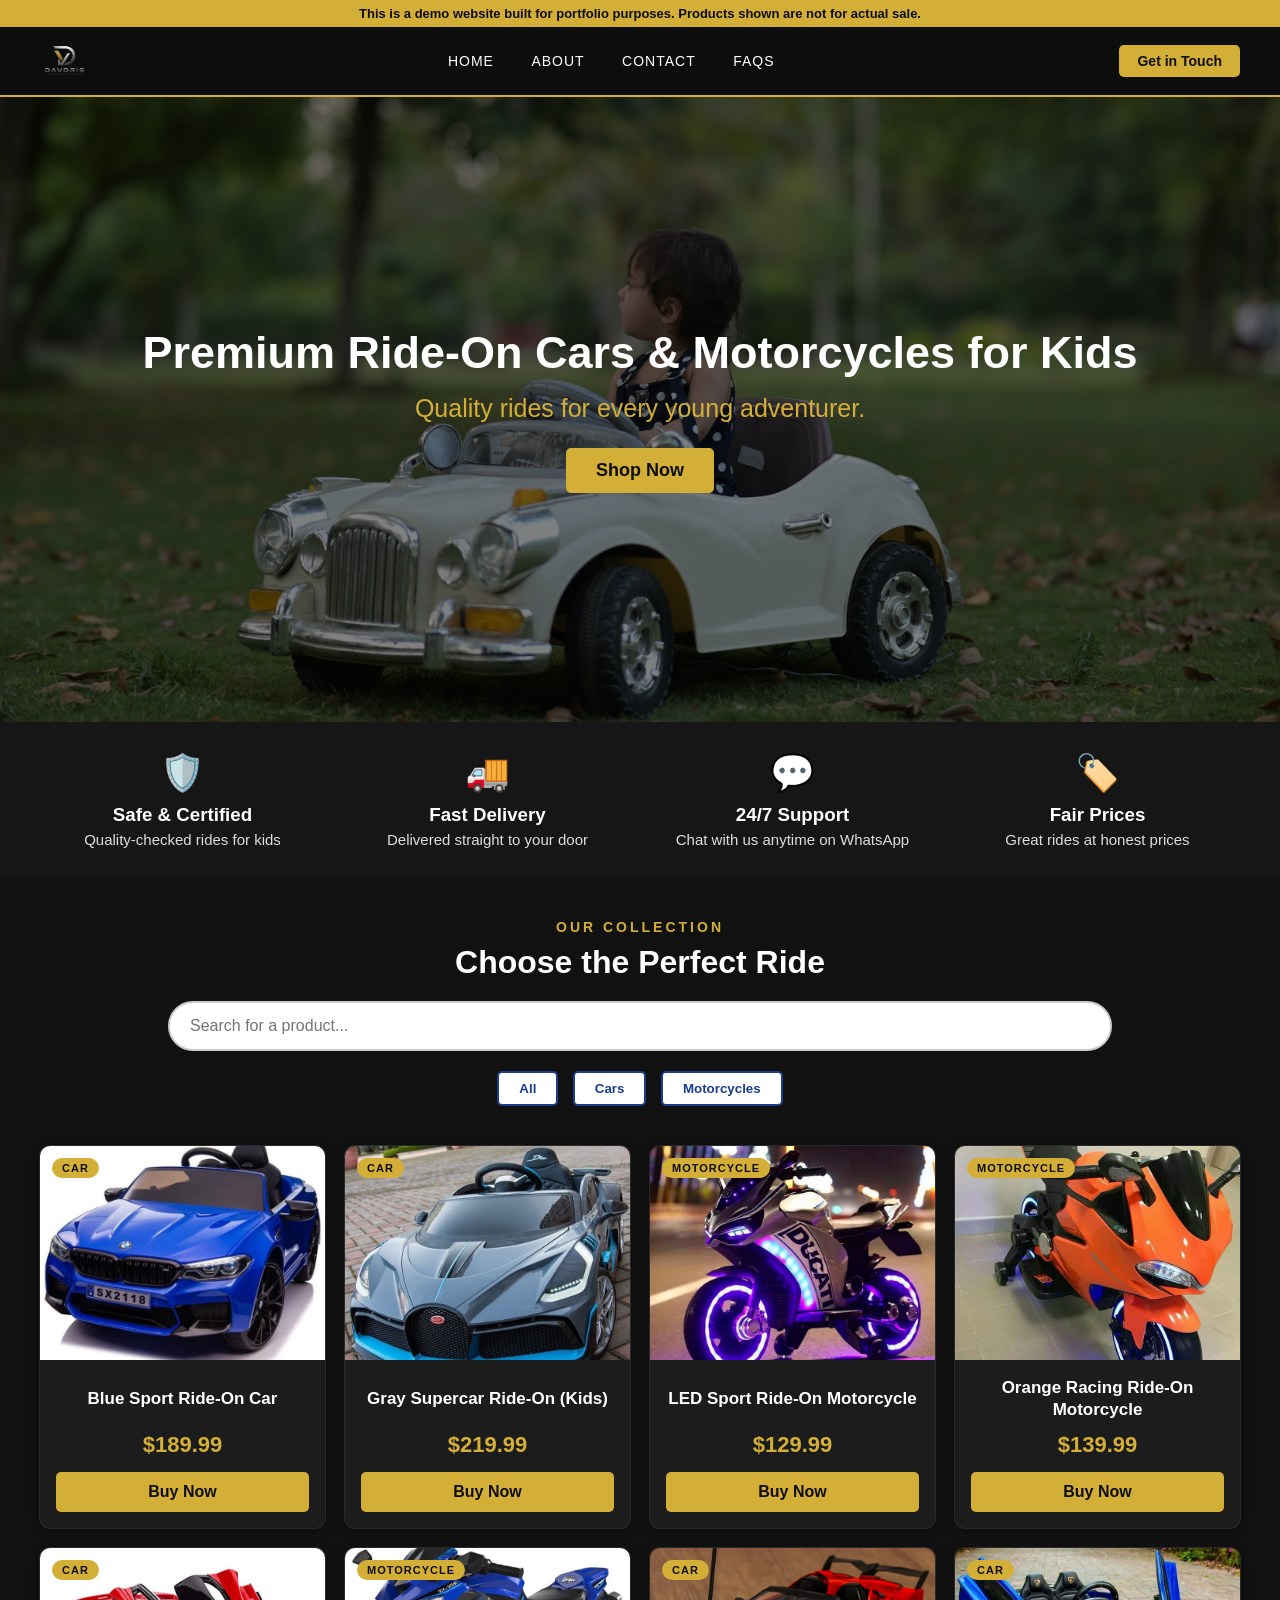
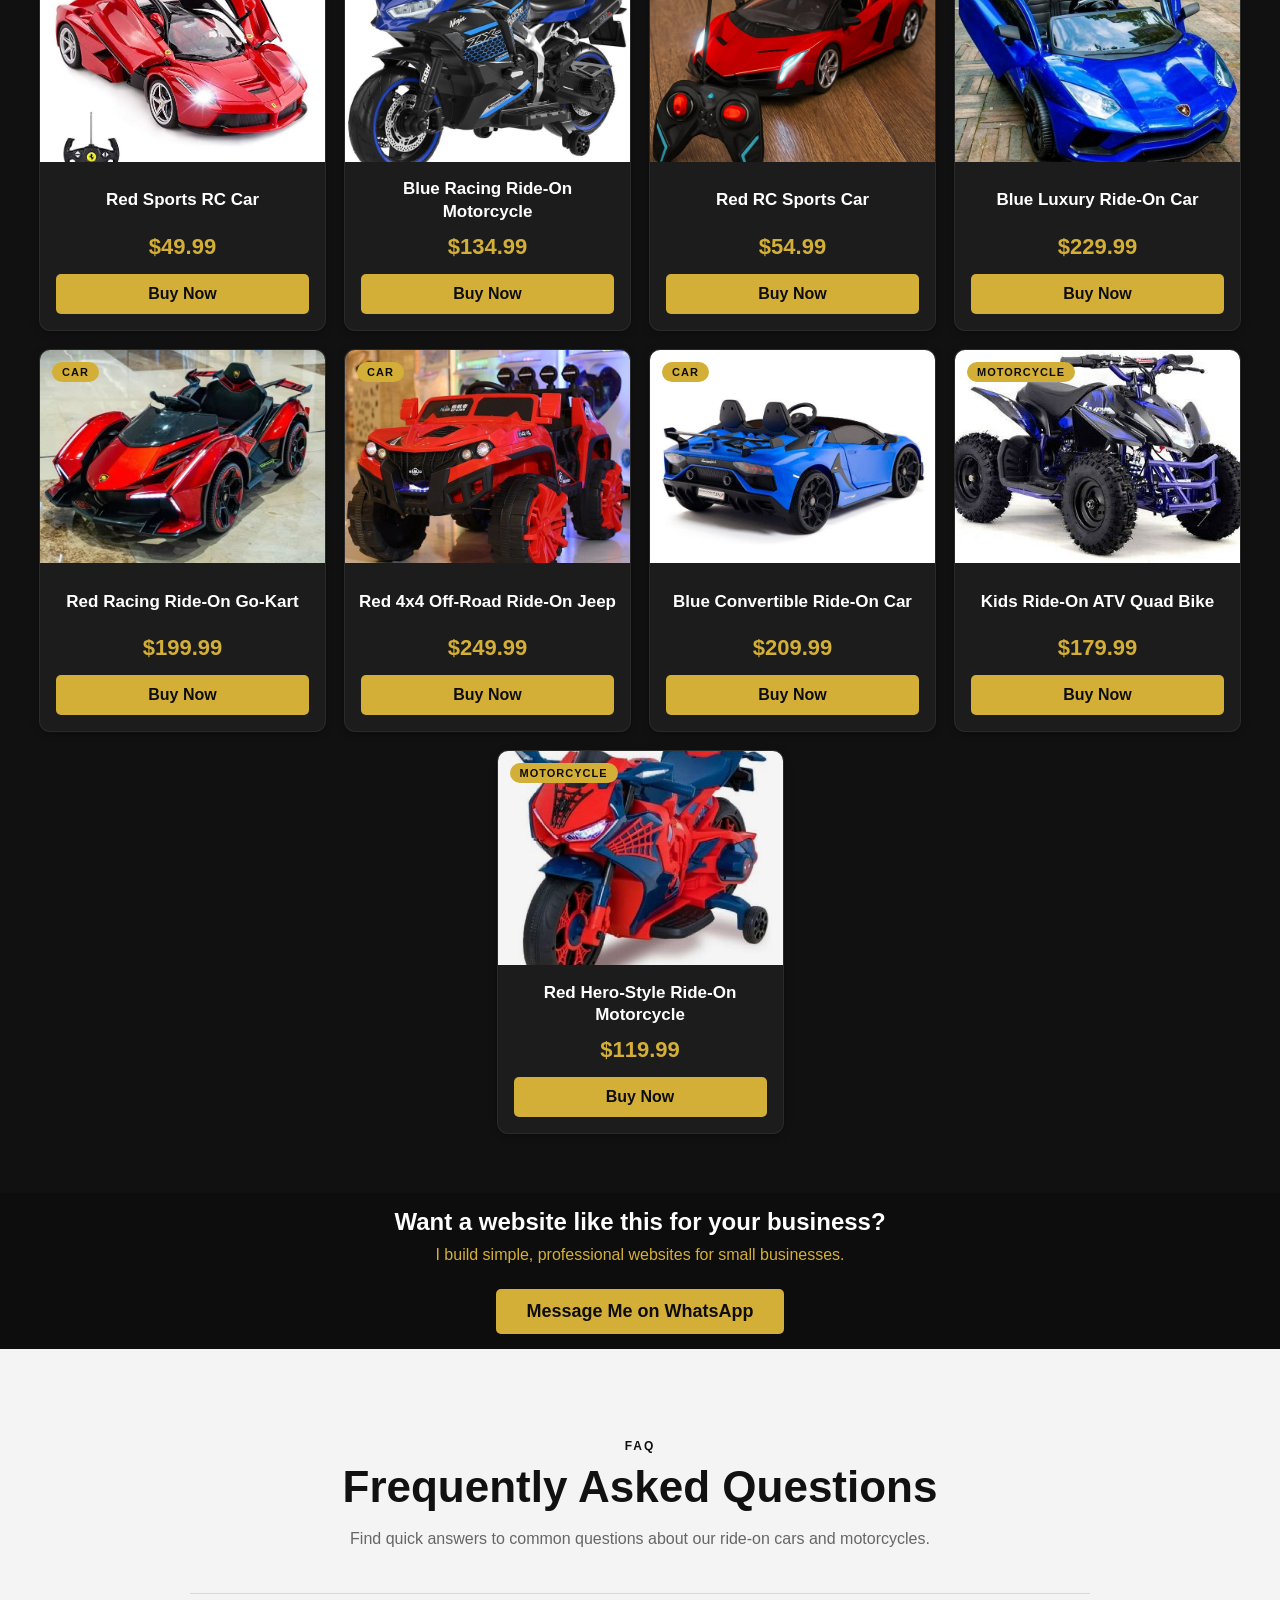
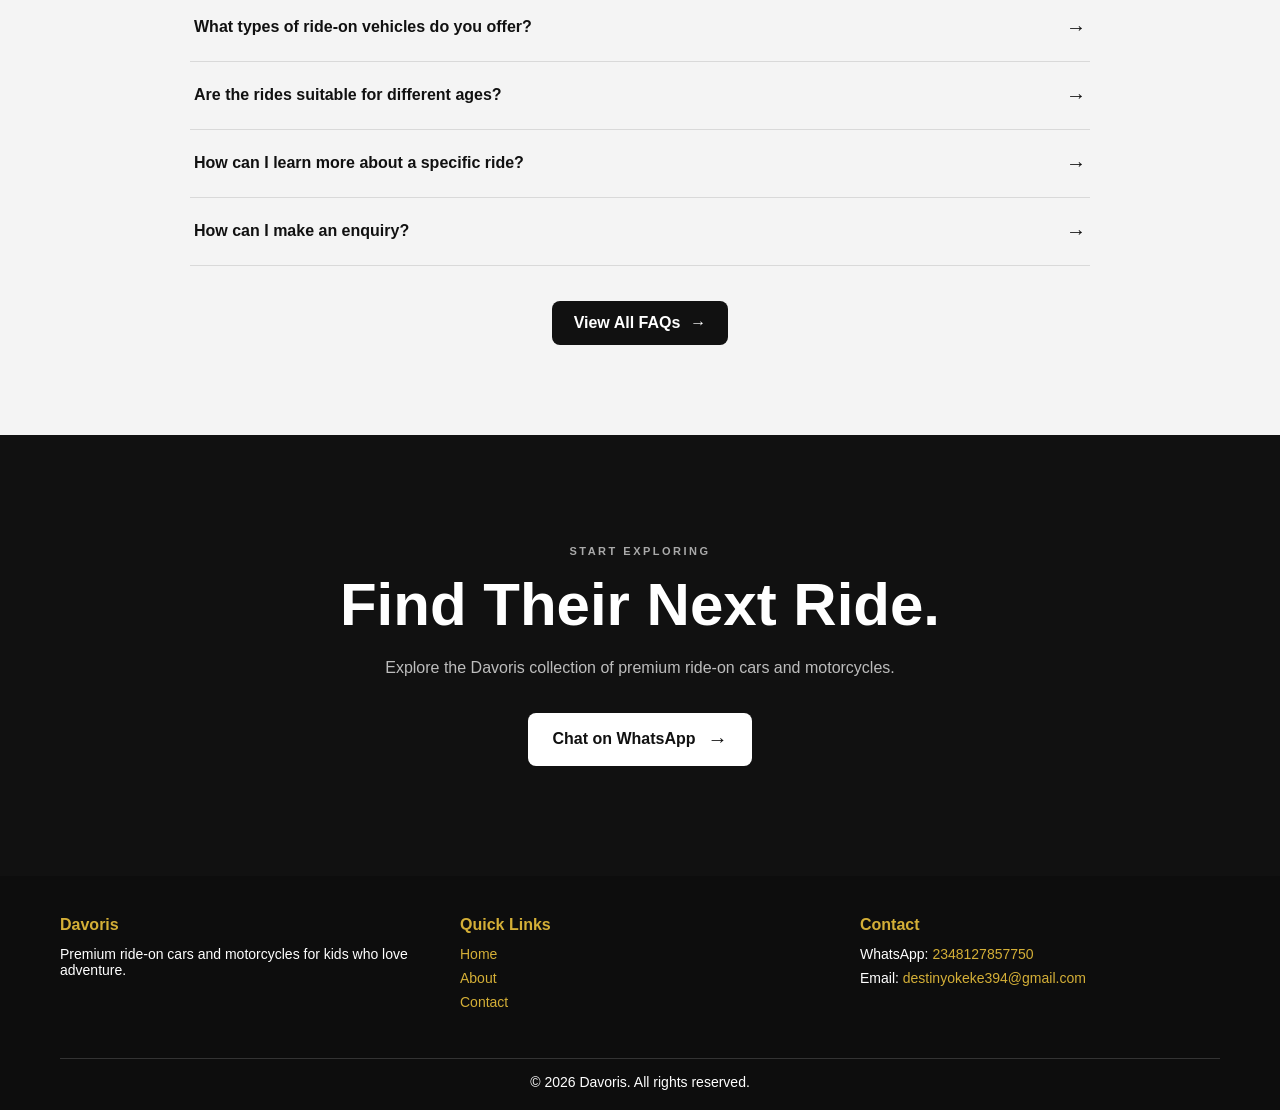
==== index.html @ 163d3dc0 "Add files via upload Add FAQ page and phone layout" ====
<!DOCTYPE html>
<html lang="en">
<head>
<meta charset="UTF-8">
<meta name="viewport" content="width=device-width, initial-scale=1.0">
<link rel="stylesheet" href="style.css">
<title>Davoris - Premium Ride-On Cars &amp; Motorcycles</title>
<meta name="description" content="Davoris - Premium ride-on cars and motorcycles for kids. Quality rides at honest prices.">
<meta property="og:type" content="website">
<meta property="og:title" content="Davoris - Premium Ride-On Cars &amp; Motorcycles">
<meta property="og:description" content="Premium ride-on cars and motorcycles for kids. Quality rides at honest prices.">
<meta property="og:image" content="https://davoris663.github.io/davoris-website.com/images/logo.png">
<meta property="og:url" content="https://davoris663.github.io/davoris-website.com/">
</head>
<body>

<p class="demo-note">This is a demo website built for portfolio purposes. Products shown are not for actual sale.</p>

<nav>

<a href="index.html" class="nav-logo"><img src="images/logo.png" alt="Davoris logo"></a>
    <div class="nav-links">
        <a href="index.html">Home</a>
        <a href="about.html">About</a>
        <a href="contact.html">Contact</a>
        <a href="faq.html">FAQs</a>
    </div>
    <a href="contact.html" class="nav-btn">Get in Touch</a>
</nav>
<div class="hero">
<h2>Premium Ride-On Cars &amp; Motorcycles for Kids</h2>
<p>Quality rides for every young adventurer.</p>
<a href="#products" class="hero-btn">Shop Now</a>
</div>


<div class="features">

<div class="feature">
<span class="feature-icon">🛡️</span>
<h3>Safe &amp; Certified</h3>
<p>Quality-checked rides for kids</p>
</div>

<div class="feature">
<span class="feature-icon">🚚</span>
<h3>Fast Delivery</h3>
<p>Delivered straight to your door</p>
</div>

<div class="feature">
<span class="feature-icon">💬</span>
<h3>24/7 Support</h3>
<p>Chat with us anytime on WhatsApp</p>
</div>

<div class="feature">
<span class="feature-icon">🏷️</span>
<h3>Fair Prices</h3>
<p>Great rides at honest prices</p>
</div>

</div>

<div class="section-title">
<span>OUR COLLECTION</span>
<h2>Choose the Perfect Ride</h2>
</div>

<div class="search-container">
<input type="text" id="searchBox" onkeyup="searchProducts()" placeholder="Search for a product...">
</div>


<div class="filters">
<button onclick="filterCards('all')" class="filter-btn">All</button>
<button onclick="filterCards('car')" class="filter-btn">Cars</button>
<button onclick="filterCards('motorcycle')" class="filter-btn">Motorcycles</button>
</div>

<div class="row" id="products">

<div class="card" data-category="car">
<img src="images/bmwadvanced.jfif" alt="Blue Sport Ride-On Car" loading="lazy">
<p>Blue Sport Ride-On Car</p>
<p class="price">$189.99</p>
<a href="https://wa.me/2348127857750?text=I'm interested in the Blue Sport Ride-On Car" class="buy-btn">Buy Now</a>
</div>

<div class="card" data-category="car">
<img src="images/bugatti.jfif" alt="Gray Supercar Ride-On (Kids)" loading="lazy">
<p>Gray Supercar Ride-On (Kids)</p>
<p class="price">$219.99</p>
<a href="https://wa.me/2348127857750?text=I'm interested in the Gray Supercar Ride-On (Kids)" class="buy-btn">Buy Now</a>
</div>

<div class="card" data-category="motorcycle">
<img src="images/Ducatimotorcycle.jfif" alt="LED Sport Ride-On Motorcycle" loading="lazy">
<p>LED Sport Ride-On Motorcycle</p>
<p class="price">$129.99</p>
<a href="https://wa.me/2348127857750?text=I'm interested in the LED Sport Ride-On Motorcycle" class="buy-btn">Buy Now</a>
</div>

<div class="card" data-category="motorcycle">
<img src="images/Electricbike.jfif" alt="Orange Racing Ride-On Motorcycle" loading="lazy">
<p>Orange Racing Ride-On Motorcycle</p>
<p class="price">$139.99</p>
<a href="https://wa.me/2348127857750?text=I'm interested in the Orange Racing Ride-On Motorcycle" class="buy-btn">Buy Now</a>
</div>

<div class="card" data-category="car">
<img src="images/ferrari.jfif" alt="Red Sports RC Car" loading="lazy">
<p>Red Sports RC Car</p>
<p class="price">$49.99</p>
<a href="https://wa.me/2348127857750?text=I'm interested in the Red Sports RC Car" class="buy-btn">Buy Now</a>
</div>

<div class="card" data-category="motorcycle">
<img src="images/kawasakimotorcycle.jfif" alt="Blue Racing Ride-On Motorcycle" loading="lazy">
<p>Blue Racing Ride-On Motorcycle</p>
<p class="price">$134.99</p>
<a href="https://wa.me/2348127857750?text=I'm interested in the Blue Racing Ride-On Motorcycle" class="buy-btn">Buy Now</a>
</div>

<div class="card" data-category="car">
<img src="images/kidzymon.jfif" alt="Red RC Sports Car" loading="lazy">
<p>Red RC Sports Car</p>
<p class="price">$54.99</p>
<a href="https://wa.me/2348127857750?text=I'm interested in the Red RC Sports Car" class="buy-btn">Buy Now</a>
</div>

<div class="card" data-category="car">
<img src="images/lambogini.jfif" alt="Blue Luxury Ride-On Car" loading="lazy">
<p>Blue Luxury Ride-On Car</p>
<p class="price">$229.99</p>
<a href="https://wa.me/2348127857750?text=I'm interested in the Blue Luxury Ride-On Car" class="buy-btn">Buy Now</a>
</div>

<div class="card" data-category="car">
<img src="images/newrideoncarsupply.jfif" alt="Red Racing Ride-On Go-Kart" loading="lazy">
<p>Red Racing Ride-On Go-Kart</p>
<p class="price">$199.99</p>
<a href="https://wa.me/2348127857750?text=I'm interested in the Red Racing Ride-On Go-Kart" class="buy-btn">Buy Now</a>
</div>

<div class="card" data-category="car">
<img src="images/offroadcar.jfif" alt="Red 4x4 Off-Road Ride-On Jeep" loading="lazy">
<p>Red 4x4 Off-Road Ride-On Jeep</p>
<p class="price">$249.99</p>
<a href="https://wa.me/2348127857750?text=I'm interested in the Red 4x4 Off-Road Ride-On Jeep" class="buy-btn">Buy Now</a>
</div>

<div class="card" data-category="car">
<img src="images/openroof.jfif" alt="Blue Convertible Ride-On Car" loading="lazy">
<p>Blue Convertible Ride-On Car</p>
<p class="price">$209.99</p>
<a href="https://wa.me/2348127857750?text=I'm interested in the Blue Convertible Ride-On Car" class="buy-btn">Buy Now</a>
</div>

<div class="card" data-category="motorcycle">
<img src="images/skoocter.jfif" alt="Kids Ride-On ATV Quad Bike" loading="lazy">
<p>Kids Ride-On ATV Quad Bike</p>
<p class="price">$179.99</p>
<a href="https://wa.me/2348127857750?text=I'm interested in the Kids Ride-On ATV Quad Bike" class="buy-btn">Buy Now</a>
</div>

<div class="card" data-category="motorcycle">
<img src="images/spidermotorcycle.jfif" alt="Red Hero-Style Ride-On Motorcycle" loading="lazy">
<p>Red Hero-Style Ride-On Motorcycle</p>
<p class="price">$119.99</p>
<a href="https://wa.me/2348127857750?text=I'm interested in the Red Hero-Style Ride-On Motorcycle" class="buy-btn">Buy Now</a>
</div>
</div>

<div class="cta">
<h2>Want a website like this for your business?</h2>
<p>I build simple, professional websites for small businesses.</p>
<a href="https://wa.me/2348127857750?text=Hi, I saw your demo site and I want a website for my business" class="cta-btn">Message Me on WhatsApp</a>
</div>

<!-- FAQ PREVIEW -->
<section class="faq-preview" id="faq">
    <div class="faq-preview-container">

        <div class="faq-preview-heading">
            <span>FAQ</span>
            <h2>Frequently Asked Questions</h2>
            <p>
                Find quick answers to common questions about our
                ride-on cars and motorcycles.
            </p>
        </div>

        <div class="faq-preview-list">

            <a href="faq.html" class="faq-preview-item">
                <span>What types of ride-on vehicles do you offer?</span>
                <span class="faq-arrow">→</span>
            </a>

            <a href="faq.html" class="faq-preview-item">
                <span>Are the rides suitable for different ages?</span>
                <span class="faq-arrow">→</span>
            </a>

            <a href="faq.html" class="faq-preview-item">
                <span>How can I learn more about a specific ride?</span>
                <span class="faq-arrow">→</span>
            </a>

            <a href="faq.html" class="faq-preview-item">
                <span>How can I make an enquiry?</span>
                <span class="faq-arrow">→</span>
            </a>

        </div>

        <div class="faq-preview-button">
            <a href="faq.html">View All FAQs <span>→</span></a>
        </div>

    </div>
</section>

<!-- FINAL CTA -->
<section class="final-cta">
    <div class="final-cta-content">
        <span class="final-cta-label">START EXPLORING</span>

        <h2>Find Their Next Ride.</h2>

        <p>
            Explore the Davoris collection of premium
            ride-on cars and motorcycles.
        </p>

        <a href="https://wa.me/2348127857750?text=Hi%2C%20I%27m%20interested%20in%20a%20ride-on%20from%20Davoris" class="final-cta-button" target="_blank" rel="noopener">
    Chat on WhatsApp
    <span>→</span>
</a>
    </div>
</section>

<footer>
<div class="footer-grid">

<div class="footer-col">
<h4>Davoris</h4>
<p>Premium ride-on cars and motorcycles for kids who love adventure.</p>
</div>

<div class="footer-col">
<h4>Quick Links</h4>
<a href="index.html">Home</a>
<a href="about.html">About</a>
<a href="contact.html">Contact</a>
</div>



<div class="footer-col">
<h4>Contact</h4>
<p>WhatsApp: <a href="https://wa.me/2348127857750">2348127857750</a></p>
<p>Email: <a href="mailto:destinyokeke394@gmail.com">destinyokeke394@gmail.com</a></p>
</div>

</div>

<p class="copyright">&copy; 2026 Davoris. All rights reserved.</p>
</footer>

<div id="modal" class="modal">
<div class="modal-box">
<button class="modal-close" onclick="closeModal()">&times;</button>
<img id="modalImg" alt="">
<div class="modal-info">
<h2 id="modalName"></h2>
<p id="modalPrice" class="modal-price"></p>
<p id="modalDesc"></p>
<ul id="modalFeatures"></ul>
<a id="modalBuy" href="#" class="buy-btn">Order on WhatsApp</a>
</div>
</div>
</div>

<script>
// Fix WhatsApp links so spaces and special characters work on all phones
document.querySelectorAll('a[href^="https://wa.me/"]').forEach(function (a) {
var parts = a.getAttribute('href').split('?text=');
if (parts[1]) {
a.href = parts[0] + '?text=' + encodeURIComponent(decodeURIComponent(parts[1]));
}
});

// Search and category filter now work together
var currentCategory = 'all';

function applyFilters() {
var query = document.getElementById('searchBox').value.toLowerCase();
var cards = document.getElementsByClassName('card');
for (var i = 0; i < cards.length; i++) {
var name = cards[i].getElementsByTagName('p')[0].textContent.toLowerCase();
var matchesSearch = name.includes(query);
var matchesCategory = currentCategory === 'all' || cards[i].getAttribute('data-category') === currentCategory;
cards[i].style.display = (matchesSearch && matchesCategory) ? '' : 'none';
}
}

function searchProducts() {
applyFilters();
}

function filterCards(category) {
currentCategory = category;
applyFilters();
}

var details = {
"Blue Sport Ride-On Car": {
desc: "A sleek sports-style ride-on car that gives kids the feeling of a real drive. Comfortable seat, easy controls, and a glossy finish.",
features: ["Rechargeable battery", "Comfortable padded seat", "Easy foot-pedal driving"]
},
"Gray Supercar Ride-On (Kids)": {
desc: "A bold supercar design with sharp lines and a detailed front end. Built to turn heads at every park and driveway.",
features: ["Supercar-style body", "Working LED lights", "Sturdy wheels for smooth rides"]
},
"LED Sport Ride-On Motorcycle": {
desc: "A racing-style motorcycle with glowing LED wheels that light up as it moves. Perfect for young riders who love style.",
features: ["Glowing LED wheels", "Training wheels for balance", "Rechargeable battery"]
},
"Orange Racing Ride-On Motorcycle": {
desc: "A bright orange racing bike with a sporty front fairing and glowing wheel rims. Fun, bold, and easy to spot.",
features: ["Glowing wheel lights", "Training wheels for balance", "Easy twist-and-go controls"]
},
"Red Sports RC Car": {
desc: "A detailed red remote-control sports car with opening doors and bright headlights. Comes with its own controller.",
features: ["Remote controller included", "Opening doors", "Working headlights"]
},
"Blue Racing Ride-On Motorcycle": {
desc: "A racing-style blue motorcycle with bold graphics and a sporty design. Made for kids who love speed and style.",
features: ["Racing-style design", "Training wheels for balance", "Rechargeable battery"]
},
"Red RC Sports Car": {
desc: "A fast-looking red RC convertible with a rear spoiler and bright lights. Easy for beginners to control.",
features: ["Remote controller included", "Bright front lights", "Rear spoiler design"]
},
"Blue Luxury Ride-On Car": {
desc: "A luxury-style two-seater with butterfly doors and a glossy blue finish. Room for kids to ride in comfort.",
features: ["Two-seat design", "Opening butterfly doors", "Glossy premium finish"]
},
"Red Racing Ride-On Go-Kart": {
desc: "A futuristic racing go-kart with a low, sporty body and rear wing. Made for young drivers who want a real racing feel.",
features: ["Race-inspired body", "Rear wing design", "Comfortable racing seat"]
},
"Red 4x4 Off-Road Ride-On Jeep": {
desc: "A tough 4x4 ride-on with big chunky wheels and roof lights. Made for bumpy paths, gardens, and outdoor adventures.",
features: ["Big off-road wheels", "Roof-mounted lights", "Sturdy 4x4 body"]
},
"Blue Convertible Ride-On Car": {
desc: "A blue two-seater convertible with a rear wing and a sporty look. Great for kids who want to bring a friend along.",
features: ["Two-seat design", "Open-top convertible style", "Rear wing design"]
},
"Kids Ride-On ATV Quad Bike": {
desc: "A rugged quad bike with big knobby tires and a strong front bumper. Built for outdoor fun on grass and dirt.",
features: ["Rugged off-road tires", "Strong front bumper", "Handlebar steering"]
},
"Red Hero-Style Ride-On Motorcycle": {
desc: "A red and blue hero-themed motorcycle that kids will love. Bold graphics, bright headlight, and training wheels for confident riding.",
features: ["Hero-themed graphics", "Training wheels for balance", "Bright front headlight"]
}
};

var modal = document.getElementById('modal');

function openModal(card) {
var name = card.getElementsByTagName('p')[0].textContent;
var info = details[name] || { desc: "", features: [] };
document.getElementById('modalImg').src = card.getElementsByTagName('img')[0].src;
document.getElementById('modalImg').alt = name;
document.getElementById('modalName').textContent = name;
document.getElementById('modalPrice').textContent = card.querySelector('.price').textContent;
document.getElementById('modalDesc').textContent = info.desc;
var list = document.getElementById('modalFeatures');
list.innerHTML = '';
for (var j = 0; j < info.features.length; j++) {
var li = document.createElement('li');
li.textContent = info.features[j];
list.appendChild(li);
}
document.getElementById('modalBuy').href = card.querySelector('.buy-btn').href;
modal.classList.add('open');
}

function closeModal() {
modal.classList.remove('open');
}

var allCards = document.getElementsByClassName('card');
for (var k = 0; k < allCards.length; k++) {
allCards[k].addEventListener('click', function (e) {
if (e.target.classList.contains('buy-btn')) return;
openModal(this);
});
}

modal.addEventListener('click', function (e) {
if (e.target === modal) closeModal();
});

document.addEventListener('keydown', function (e) {
if (e.key === 'Escape') closeModal();
});
</script>
</body>
</html>
---- style.css ----
body {
background-color: #f0f2f5;
font-family: Arial, sans-serif;
margin: 0;
}

h1 {
color: #1a3d8f;
padding: 15px 20px 0 20px;
}
.header {
background-color: #0d0d0d;
padding: 20px;
text-align: center;
}

.header img {
height: 45px;
}

.header p {
color: #d4af37;
font-size: 16px;
letter-spacing: 2px;
margin-top: 5px;
}
p {
color: #333;
padding: 0 20px;
}
.intro {
text-align: center;
font-size: 22px;
padding: 25px 20px;
font-weight: bold;
}
nav {
background-color: #1a3d8f;
padding: 20px;
}

nav a {
color: white;
margin-right: 20px;
text-decoration: none;
font-size: 20px;
}

nav a:hover {
color: #a8c6ff;
}

.row {
display: flex;
gap: 20px;
flex-wrap: wrap;
padding: 20px;
}

.card {
width: calc(25% - 15px);
background-color: white;
border-radius: 10px;
box-shadow: 0 2px 8px rgba(0, 0, 0, 0.15);
overflow: hidden;
padding-bottom: 10px;
text-align: center;
}

.card img {
width: 100%;
height: auto;
display: block;
}

.card p {
color: #1a3d8f;
font-weight: bold;
padding: 10px 0 0 0;
}
.price {
color: #555;
font-weight: normal;
padding-top: 0;
}
.buy-btn {
display: inline-block;
background-color: #1a3d8f;
color: white;
text-decoration: none;
padding: 8px 20px;
border-radius: 5px;
margin-top: 10px;
font-weight: bold;
}

.buy-btn:hover {
background-color: #142f6e;
}

.contact-link {
color: #1a3d8f;
font-weight: bold;
}
footer {
background-color:#0d0d0d;;
color: white;
text-align: center;
padding: 20px;
margin-top: 30px;
font-size: 14px;
}

footer a {
color: #d4af37;
text-decoration: none;
}
.row {
padding: 30px 40px;
}

.intro {
padding: 25px 40px;
}

h1 {
padding: 20px 40px 0 40px;
}

p {
padding: 0 40px;
}
.card {
transition: transform 0.2s, box-shadow 0.2s;
}

.card:hover {
transform: translateY(-5px);
box-shadow: 0 6px 16px rgba(0, 0, 0, 0.25);
}
.filters {
text-align: center;
padding: 10px 0;
}

.filter-btn {
background-color: white;
color: #1a3d8f;
border: 2px solid #1a3d8f;
padding: 8px 20px;
margin: 0 5px;
border-radius: 5px;
font-weight: bold;
cursor: pointer;
}

.filter-btn:hover {
background-color: #1a3d8f;
color: white;
}
@media (max-width: 768px) {
.card {
width: calc(50% - 10px);
}

nav a {
font-size: 16px;
margin-right: 10px;
}

h1 {
font-size: 22px;
}

.intro {
font-size: 18px;
}

.filters {
display: flex;
flex-wrap: wrap;
justify-content: center;
gap: 8px;
}
}

@media (max-width: 480px) {
.card {
width: 100%;
}
}
form {
max-width: 500px;
margin: 20px auto;
padding: 20px;
background-color: white;
border-radius: 10px;
box-shadow: 0 2px 8px rgba(0, 0, 0, 0.15);
}

form label {
display: block;
color: #1a3d8f;
font-weight: bold;
margin-top: 15px;
margin-bottom: 5px;
}

form input, form textarea {
width: 100%;
padding: 10px;
border: 1px solid #ccc;
border-radius: 5px;
font-size: 16px;
box-sizing: border-box;
}

form textarea {
height: 100px;
}

form button {
margin-top: 15px;
background-color: #1a3d8f;
color: white;
border: none;
padding: 10px 25px;
border-radius: 5px;
font-weight: bold;
font-size: 16px;
cursor: pointer;
}

form button:hover {
background-color: #142f6e;
}
.search-container {
text-align: center;
padding: 10px 0;
}

#searchBox {
width: 900px;
max-width: 90%;
padding: 14px 20px;
border: 2px solid #ccc;
border-radius: 25px;
font-size: 16px;
outline: none;
transition: border-color 0.2s, box-shadow 0.2s;
}

#searchBox:focus {
border-color: #1a3d8f;
box-shadow: 0 2px 10px rgba(26, 61, 143, 0.3);
}
#searchBox:hover {
border-color: #1a3d8f;
}
html {
scroll-behavior: smooth;
}

.hero {
background: linear-gradient(rgba(0, 0, 0, 0.5), rgba(0, 0, 0, 0.5)), url("images/hero.jpg");
background-size: cover;
background-position: center 65%;
text-align: center;
min-height: 65vh;
display: flex;
flex-direction: column;
justify-content: center;
align-items: center;
padding: 20px;
}
.hero h2 {
color: white;
font-size: 45px;
margin: 0 0 15px 0;
}

.hero p {
color: #d4af37;
font-size: 25px;
margin: 0 0 25px 0;
}

.hero-btn {
display: inline-block;
background-color: #d4af37;
color: #0d0d0d;
text-decoration: none;
padding: 12px 30px;
border-radius: 5px;
font-weight: bold;
font-size: 18px;
}

.hero-btn:hover {
background-color: #f0c94d;
}
.cta {
background-color: #0d0d0d;
text-align: center;
padding: 15px 20px;
margin-top: 30px;
}

.cta h2 {
color: white;
margin: 0 0 10px 0;
}

.cta p {
color: #d4af37;
margin: 0 0 25px 0;
}

.cta-btn {
display: inline-block;
background-color: #d4af37;
color: #0d0d0d;
text-decoration: none;
padding: 12px 30px;
border-radius: 5px;
font-weight: bold;
font-size: 18px;
}

.cta-btn:hover {
background-color: #f0c94d;
}
footer {
margin-top: 0;
}

footer p {
color: white;
}
.card img {
aspect-ratio: 1 / 1;
object-fit: cover;
}
h1 {
margin-top: 10px;
padding-top: 0;
}
.features {
display: flex;
gap: 20px;
flex-wrap: wrap;
background-color: white;
padding: 30px 40px;
}

.feature {
flex: 1;
min-width: 200px;
text-align: center;
}

.feature-icon {
font-size: 36px;
}

.feature h3 {
color: #1a3d8f;
margin: 10px 0 5px 0;
}

.feature p {
padding: 0;
margin: 0;
font-size: 15px;
}
.section-title {
text-align: center;
padding: 40px 20px 10px 20px;
}

.section-title span {
color: #b8860b;
font-size: 14px;
font-weight: bold;
letter-spacing: 3px;
}

.section-title h2 {
color: #1a3d8f;
font-size: 32px;
margin: 8px 0 0 0;
}
.footer-grid {
display: flex;
gap: 40px;
flex-wrap: wrap;
text-align: left;
padding: 20px 40px;
}

.footer-col {
flex: 1;
min-width: 200px;
}

.footer-col h4 {
color: #d4af37;
margin: 0 0 12px 0;
font-size: 16px;
}

.footer-col p {
padding: 0;
margin: 0 0 8px 0;
}

.footer-col > a {
display: block;
margin-bottom: 8px;
}

.copyright {
border-top: 1px solid #333;
margin: 20px 40px 0 40px;
padding: 15px 0 0 0;
}
.card {
background-color: #161616;
}

.card p {
color: white;
}

.card .price {
color: #d4af37;
}

.buy-btn {
background-color: #d4af37;
color: #0d0d0d;
}

.buy-btn:hover {
background-color: #f0c94d;
}
body {
background-color: #111111;
}

h1 {
color: white;
}

p {
color: #dddddd;
}

.section-title h2 {
color: white;
}

.section-title span {
color: #d4af37;
}

.features {
background-color: #161616;
}

.feature h3 {
color: white;
}

.contact-link {
color: #d4af37;
}

.card {
background-color: #1c1c1c;
}
nav {
display: flex;
justify-content: space-between;
align-items: center;
flex-wrap: wrap;
gap: 12px;
background-color: #131312;
border-bottom: 2px solid #d4af37;
padding: 15px 40px;
}

.nav-links a {
color: white;
margin-right: 30px;
font-size: 17px;
letter-spacing: 1px;
text-transform: uppercase;
text-decoration: none;
}

.nav-links a:hover {
color: #d4af37;
}

nav .nav-btn {
background-color: #d4af37;
color: #0d0d0d;
padding: 10px 22px;
border-radius: 5px;
font-weight: bold;
margin-right: 0;
text-decoration: none;
}

nav .nav-btn:hover {
background-color: #f0c94d;
color: #0d0d0d;
}
.demo-note {
background-color: #d4af37;
color: #0d0d0d;
text-align: center;
font-size: 13px;
font-weight: bold;
padding: 6px 20px;
margin: 0;
}

nav {
background-color: #0d0d0d;
}

.nav-logo img {
height: 40px;
display: block;
}
nav {
padding: 10px 40px;
}

.nav-logo img {
height: 40px;
}

.nav-links a {
font-size: 14px;
padding: 8px 14px;
margin-right: 5px;
border-radius: 5px;
transition: background-color 0.2s;
}

.nav-links a:hover {
background-color: rgba(255, 255, 255, 0.3);
color: white;
}

nav .nav-btn {
font-size: 14px;
padding: 8px 18px;
}
.nav-links:only-child {
margin: 0 auto;
}
.card {
cursor: pointer;
}

.modal {
display: none;
position: fixed;
top: 0;
left: 0;
width: 100%;
height: 100%;
background-color: rgba(0, 0, 0, 0.8);
z-index: 1000;
justify-content: center;
align-items: center;
padding: 20px;
box-sizing: border-box;
}

.modal.open {
display: flex;
}

.modal-box {
position: relative;
display: flex;
gap: 30px;
background-color: #1c1c1c;
border-radius: 12px;
max-width: 900px;
width: 100%;
max-height: 90vh;
overflow-y: auto;
padding: 30px;
box-sizing: border-box;
}

.modal-box img {
width: 45%;
max-width: 400px;
aspect-ratio: 1 / 1;
object-fit: cover;
border-radius: 10px;
align-self: flex-start;
}

.modal-info {
flex: 1;
}

.modal-info h2 {
color: white;
margin: 0 0 8px 0;
font-size: 28px;
}

.modal-info p {
padding: 0;
color: #dddddd;
line-height: 1.6;
margin: 0 0 15px 0;
}

.modal-info .modal-price {
color: #d4af37;
font-size: 26px;
font-weight: bold;
}

.modal-info ul {
color: #dddddd;
padding-left: 20px;
margin: 0 0 20px 0;
line-height: 1.8;
}

.modal-close {
position: absolute;
top: 8px;
right: 15px;
background: none;
border: none;
color: white;
font-size: 32px;
cursor: pointer;
}

@media (max-width: 768px) {
.modal-box {
flex-direction: column;
padding: 20px;
}

.modal-box img {
width: 100%;
max-width: none;
}
}
.row {
justify-content: center;
}

.card {
position: relative;
box-shadow: 0 0 0 1px #2a2a2a, 0 2px 8px rgba(0, 0, 0, 0.4);
}

.card:hover {
box-shadow: 0 0 0 1px #d4af37, 0 8px 20px rgba(0, 0, 0, 0.5);
}

.card img {
aspect-ratio: 4 / 3;
object-fit: cover;
}

.card::before {
content: attr(data-category);
position: absolute;
top: 12px;
left: 12px;
background-color: #d4af37;
color: #0d0d0d;
font-size: 11px;
font-weight: bold;
letter-spacing: 1px;
text-transform: uppercase;
padding: 4px 10px;
border-radius: 20px;
}

.card p:not(.price) {
display: flex;
align-items: center;
justify-content: center;
min-height: 50px;
margin: 0;
padding: 14px 14px 0 14px;
font-size: 17px;
line-height: 1.3;
}

.card .price {
font-size: 22px;
font-weight: bold;
margin: 8px 0 0 0;
padding: 0;
}

.card .buy-btn {
display: block;
margin: 14px 16px 6px 16px;
padding: 11px 0;
text-align: center;
}
@media (max-width: 768px) {
.modal-close {
position: fixed;
top: 15px;
right: 15px;
background-color: rgba(0, 0, 0, 0.6);
border-radius: 50%;
width: 36px;
height: 36px;
}
}
/* =========================
   FAQ SECTION
========================= */

.faq-section {
    padding: 100px 20px;
    background: #f3f3f3;
    color: #111111;
}

.faq-container {
    width: 100%;
    max-width: 900px;
    margin: 0 auto;
}

.faq-heading {
    text-align: center;
    margin-bottom: 50px;
}

.faq-label {
    display: inline-block;
    margin-bottom: 12px;
    color: #111111;
    font-size: 13px;
    font-weight: 700;
    letter-spacing: 2px;
    text-transform: uppercase;
}

.faq-heading h2 {
    margin: 0 0 15px;
    color: #111111;
    font-size: clamp(32px, 5vw, 48px);
    line-height: 1.1;
}

.faq-heading p {
    max-width: 650px;
    margin: 0 auto;
    color: #555555;
    line-height: 1.7;
}

.faq-list {
    display: flex;
    flex-direction: column;
    gap: 14px;
}

.faq-item {
    background: #ffffff;
    color: #111111;
    border: 1px solid #dddddd;
    border-radius: 14px;
    overflow: hidden;
}

.faq-item summary {
    display: flex;
    align-items: center;
    justify-content: space-between;
    gap: 20px;
    padding: 22px 24px;
    color: #111111;
    cursor: pointer;
    list-style: none;
    font-weight: 600;
    user-select: none;
}

.faq-item summary::-webkit-details-marker {
    display: none;
}

.faq-icon {
    flex-shrink: 0;
    width: 30px;
    height: 30px;
    display: flex;
    align-items: center;
    justify-content: center;
    color: #111111;
    background: #eeeeee;
    border-radius: 50%;
    font-size: 22px;
    font-weight: 400;
    transition: transform 0.25s ease;
}

.faq-item[open] .faq-icon {
    transform: rotate(45deg);
}

.faq-answer {
    padding: 0 24px 22px;
}

.faq-answer p {
    margin: 0;
    color: #555555;
    line-height: 1.7;
}

/* Mobile */
@media (max-width: 600px) {
    .faq-section {
        padding: 70px 16px;
    }

    .faq-heading {
        margin-bottom: 35px;
    }

    .faq-item summary {
        padding: 19px;
        color: #111111;
        font-size: 15px;
    }

    .faq-answer {
        padding: 0 19px 19px;
        font-size: 14px;
    }
}
/* =========================
   FAQ PREVIEW
========================= */

.faq-preview {
    padding: 90px 20px;
    background: #f4f4f4;
    color: #111;
}

.faq-preview-container {
    max-width: 900px;
    margin: 0 auto;
}

.faq-preview-heading {
    text-align: center;
    margin-bottom: 40px;
}

.faq-preview-heading span {
    display: block;
    margin-bottom: 10px;
    font-size: 12px;
    font-weight: 700;
    letter-spacing: 2px;
    text-transform: uppercase;
}

.faq-preview-heading h2 {
    margin: 0 0 14px;
    font-size: clamp(30px, 5vw, 44px);
    line-height: 1.1;
    color: #111;
}

.faq-preview-heading p {
    max-width: 600px;
    margin: 0 auto;
    color: #666;
    line-height: 1.7;
}

/* Questions */

.faq-preview-list {
    display: flex;
    flex-direction: column;
    border-top: 1px solid #d9d9d9;
}

.faq-preview-item {
    display: flex;
    align-items: center;
    justify-content: space-between;
    gap: 20px;

    padding: 22px 4px;

    color: #111;
    text-decoration: none;

    border-bottom: 1px solid #d9d9d9;

    transition:
        padding 0.25s ease,
        color 0.25s ease;
}

.faq-preview-item:hover {
    padding-left: 10px;
}

.faq-preview-item span:first-child {
    font-size: 16px;
    font-weight: 600;
}

.faq-arrow {
    font-size: 20px;
    transition: transform 0.25s ease;
}

.faq-preview-item:hover .faq-arrow {
    transform: translateX(5px);
}

/* View all button */

.faq-preview-button {
    text-align: center;
    margin-top: 35px;
}

.faq-preview-button a {
    display: inline-flex;
    align-items: center;
    gap: 10px;

    padding: 13px 22px;

    background: #111;
    color: #fff;

    border-radius: 8px;

    text-decoration: none;
    font-weight: 600;

    transition:
        transform 0.25s ease,
        opacity 0.25s ease;
}

.faq-preview-button a:hover {
    transform: translateY(-2px);
    opacity: 0.85;
}

/* Mobile */

@media (max-width: 600px) {

    .faq-preview {
        padding: 70px 18px;
    }

    .faq-preview-heading {
        margin-bottom: 30px;
    }

    .faq-preview-item {
        padding: 20px 2px;
    }

    .faq-preview-item span:first-child {
        font-size: 14px;
        line-height: 1.5;
    }

    .faq-preview-button a {
        width: 100%;
        justify-content: center;
    }
}
/* =========================
   FULL FAQ PAGE
========================= */

.faq-page {
    background: #f7f7f7;
    color: #111;
    min-height: 100vh;
}

/* Hero */

.faq-page-hero {
    padding: 120px 20px 90px;
    background: #111;
    color: #fff;
    text-align: center;
}

.faq-page-hero-content {
    max-width: 800px;
    margin: 0 auto;
}

.faq-page-label {
    display: block;
    margin-bottom: 15px;
    font-size: 12px;
    font-weight: 700;
    letter-spacing: 2px;
}

.faq-page-hero h1 {
    margin: 0 0 18px;
    color: #fff;
    font-size: clamp(40px, 7vw, 64px);
    line-height: 1.05;
}

.faq-page-hero p {
    max-width: 600px;
    margin: 0 auto;
    color: #ccc;
    font-size: 17px;
    line-height: 1.7;
}

/* Content */

.faq-page-content {
    max-width: 900px;
    margin: 0 auto;
    padding: 80px 20px 120px;
}

.faq-category {
    margin-bottom: 70px;
}

.faq-category-label {
    display: block;
    margin-bottom: 10px;
    color: #777;
    font-size: 11px;
    font-weight: 700;
    letter-spacing: 2px;
}

.faq-category h2 {
    margin: 0 0 25px;
    color: #111;
    font-size: 30px;
}

/* Questions */

.faq-detail {
    margin-bottom: 12px;
    background: #fff;
    border: 1px solid #ddd;
    border-radius: 10px;
    overflow: hidden;
}

.faq-detail summary {
    display: flex;
    align-items: center;
    justify-content: space-between;
    gap: 20px;

    padding: 22px;

    color: #111;

    cursor: pointer;
    list-style: none;

    font-weight: 600;
}

.faq-detail summary::-webkit-details-marker {
    display: none;
}

.faq-detail summary span {
    flex-shrink: 0;
    font-size: 22px;
    font-weight: 400;
}

.faq-detail[open] summary span {
    transform: rotate(45deg);
}

.faq-detail > div {
    padding: 0 22px 22px;
}

.faq-detail p {
    margin: 0;
    color: #666;
    line-height: 1.8;
}

/* Mobile */

@media (max-width: 600px) {

    .faq-page-hero {
        padding: 90px 20px 70px;
    }

    .faq-page-content {
        padding: 60px 16px 90px;
    }

    .faq-category {
        margin-bottom: 55px;
    }

    .faq-category h2 {
        font-size: 25px;
    }

    .faq-detail summary {
        padding: 19px;
        font-size: 14px;
    }

    .faq-detail > div {
        padding: 0 19px 19px;
    }

    .faq-detail p {
        font-size: 14px;
    }
}
/* =========================
   FINAL CTA
========================= */

.final-cta {
    padding: 110px 20px;
    background: #111;
    color: #fff;
    text-align: center;
}

.final-cta-content {
    max-width: 750px;
    margin: 0 auto;
}

.final-cta-label {
    display: block;
    margin-bottom: 16px;
    font-size: 11px;
    font-weight: 700;
    letter-spacing: 2.5px;
    color: #aaa;
}

.final-cta h2 {
    margin: 0 0 18px;
    color: #fff;
    font-size: clamp(38px, 6vw, 60px);
    line-height: 1.05;
}

.final-cta p {
    max-width: 560px;
    margin: 0 auto 32px;
    color: #bdbdbd;
    font-size: 16px;
    line-height: 1.7;
}

.final-cta-button {
    display: inline-flex;
    align-items: center;
    gap: 12px;
    padding: 15px 24px;

    background: #fff;
    color: #111;

    border-radius: 8px;
    text-decoration: none;
    font-weight: 700;

    transition: transform 0.25s ease,
                opacity 0.25s ease;
}

.final-cta-button:hover {
    transform: translateY(-3px);
    opacity: 0.9;
}

.final-cta-button span {
    font-size: 20px;
}
.faq-detail { scroll-margin-top: 100px; }

        .faq-demo-note {
    max-width: 800px;
    margin: 0 auto 32px;
    padding: 14px 18px;
    font-size: 0.9rem;
    line-height: 1.5;
    color: #333 !important;
    background: #fff8e1;
    border-left: 4px solid #d4af37;
    border-radius: 6px;
}

        .faq-contact-box {
            background: #111;
            color: #fff;
            text-align: center;
            padding: 48px 24px;
            border-radius: 16px;
            border: 1px solid #d4af37;
            max-width: 800px;
            margin: 48px auto 0;
        }
        .faq-contact-box h2 { color: #d4af37; margin-bottom: 12px; }
        .faq-contact-box p { margin-bottom: 24px; }
        .nav-logo img {
    height: 48px;
    width: auto;
}
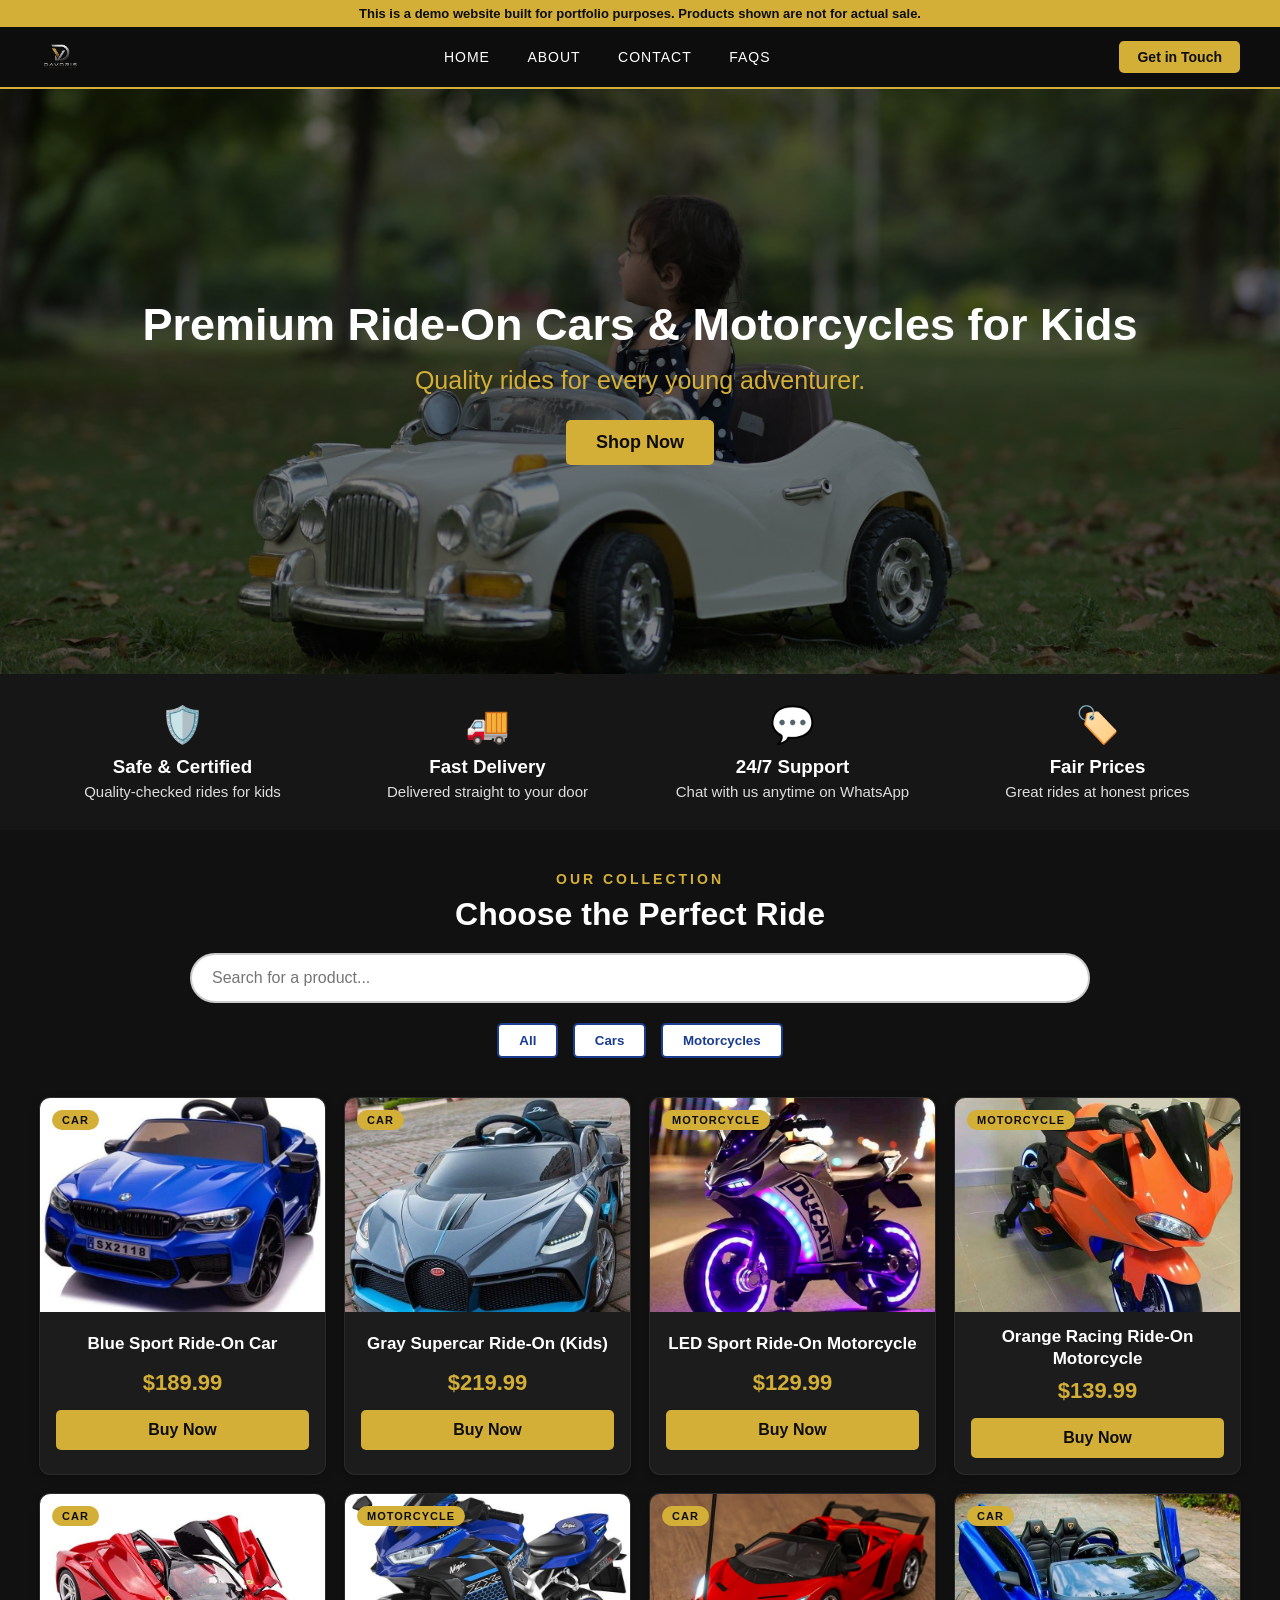
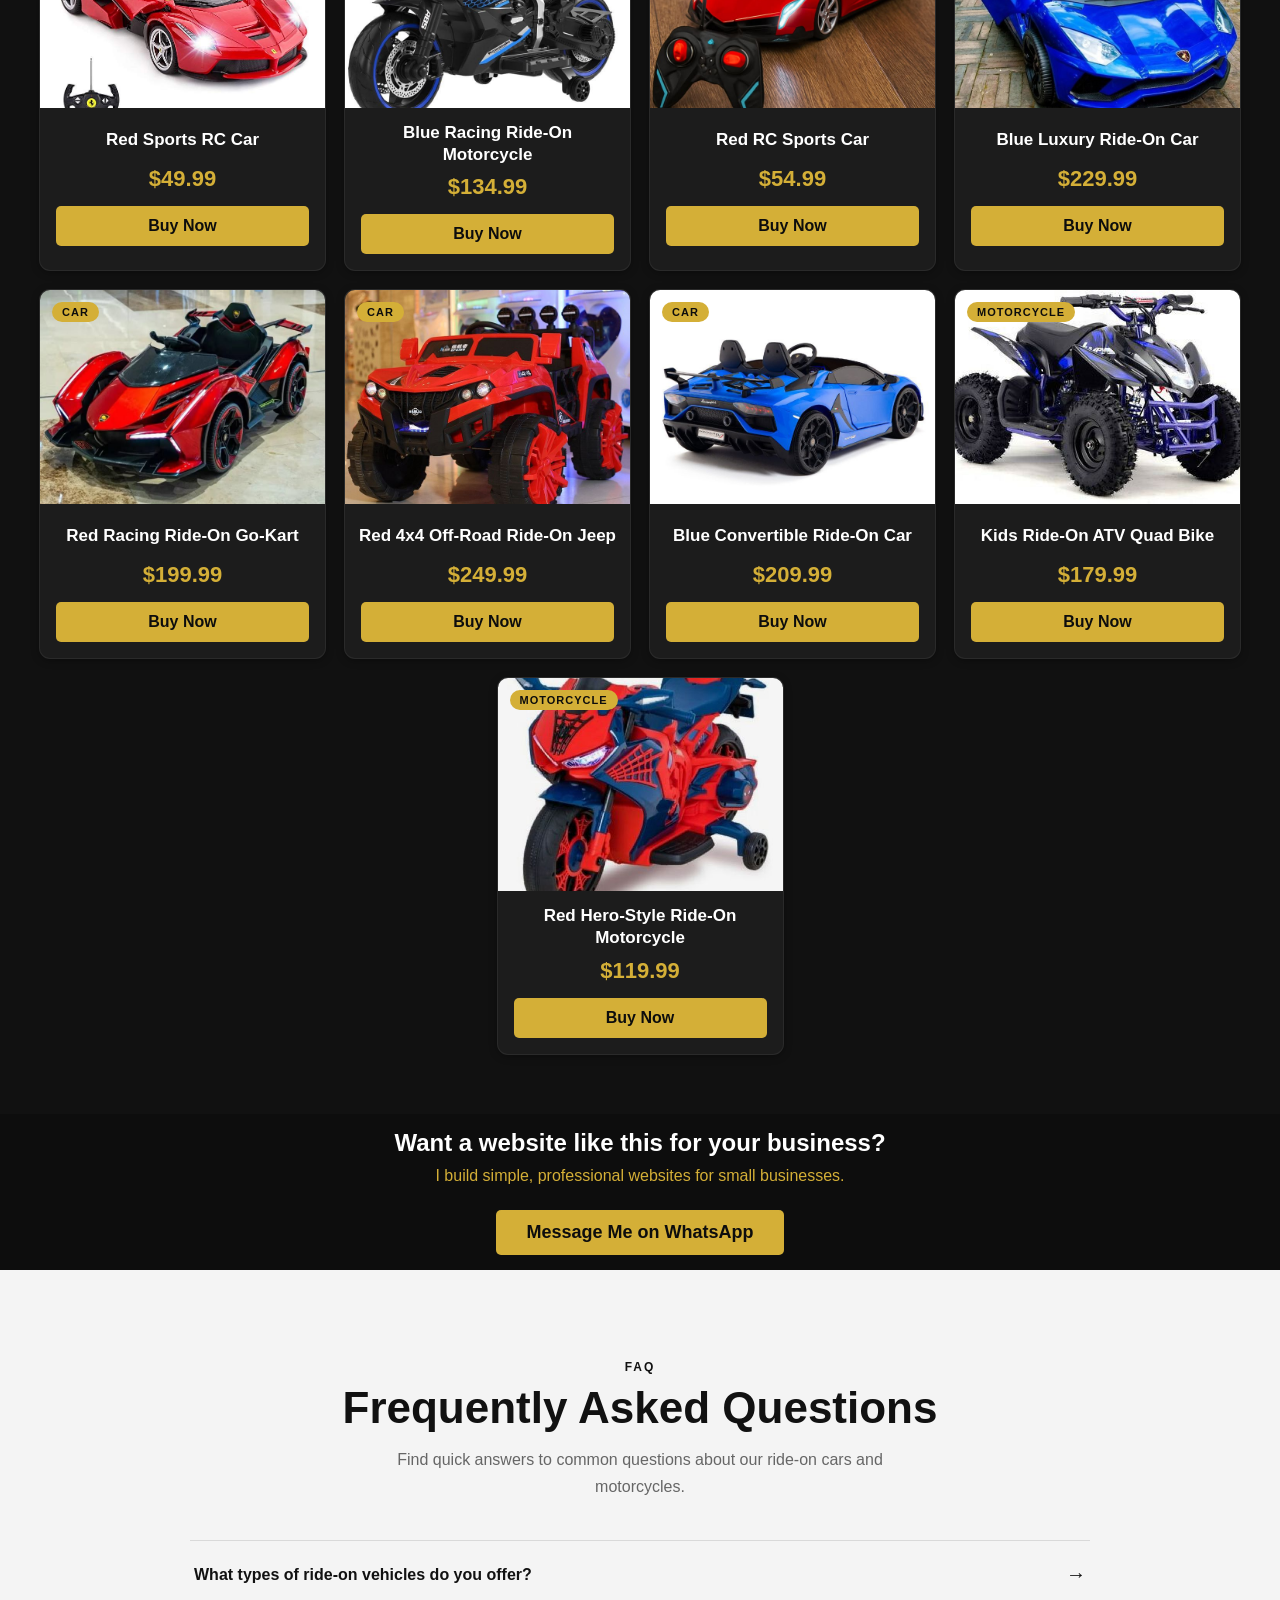
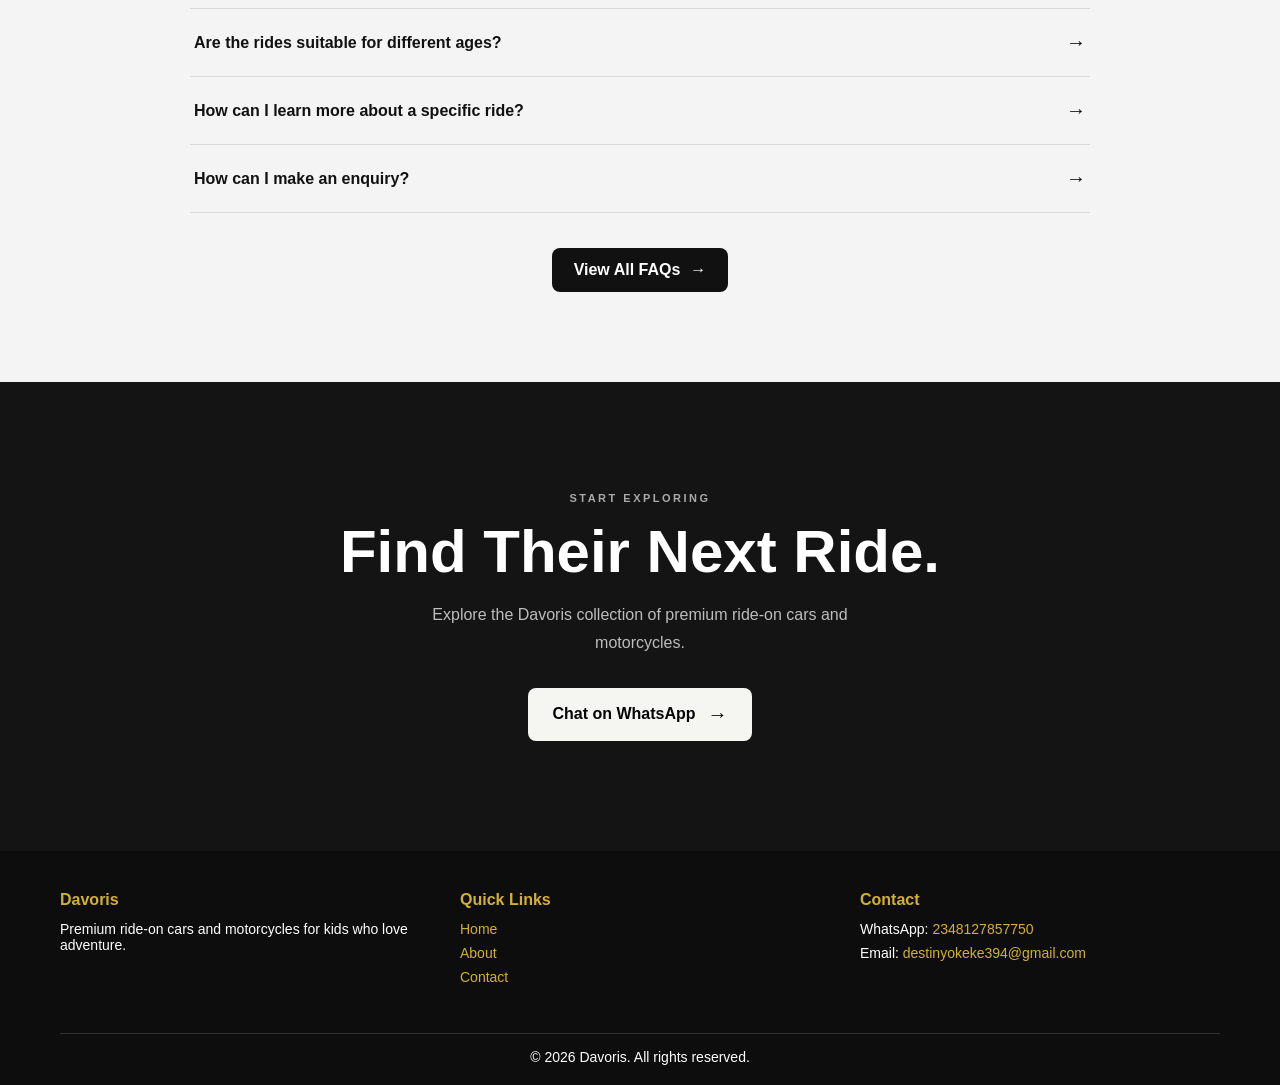
==== commit be1692c7: "Add files via upload" ====
--- a/index.html
+++ b/index.html
@@ -3,7 +3,7 @@
 <head>
 <meta charset="UTF-8">
 <meta name="viewport" content="width=device-width, initial-scale=1.0">
-<link rel="stylesheet" href="style.css">
+<link rel="stylesheet" href="style.css?v=3">
 <title>Davoris - Premium Ride-On Cars &amp; Motorcycles</title>
 <meta name="description" content="Davoris - Premium ride-on cars and motorcycles for kids. Quality rides at honest prices.">
 <meta property="og:type" content="website">
--- a/style.css
+++ b/style.css
@@ -1163,7 +1163,7 @@
 
 .final-cta {
     padding: 110px 20px;
-    background: #111;
+    background: #141414;
     color: #fff;
     text-align: center;
 }
@@ -1203,8 +1203,8 @@
     gap: 12px;
     padding: 15px 24px;
 
-    background: #fff;
-    color: #111;
+    background: #f5f5f1;
+    color: #050505;
 
     border-radius: 8px;
     text-decoration: none;
@@ -1225,16 +1225,15 @@
 .faq-detail { scroll-margin-top: 100px; }
 
         .faq-demo-note {
-    max-width: 800px;
-    margin: 0 auto 32px;
-    padding: 14px 18px;
-    font-size: 0.9rem;
-    line-height: 1.5;
-    color: #333 !important;
-    background: #fff8e1;
-    border-left: 4px solid #d4af37;
-    border-radius: 6px;
-}
+            max-width: 800px;
+            margin: 0 auto 32px;
+            padding: 14px 18px;
+            font-size: 0.9rem;
+            line-height: 1.5;
+            background: #fff8e1;
+            border-left: 4px solid #d4af37;
+            border-radius: 6px;
+        }
 
         .faq-contact-box {
             background: #111;
@@ -1248,7 +1247,127 @@
         }
         .faq-contact-box h2 { color: #d4af37; margin-bottom: 12px; }
         .faq-contact-box p { margin-bottom: 24px; }
-        .nav-logo img {
-    height: 48px;
-    width: auto;
+    @media (max-width: 600px) {
+    .row {
+        display: grid !important;
+        grid-template-columns: repeat(2, 1fr) !important;
+        gap: 12px !important;
+        padding: 0 12px !important;
+        box-sizing: border-box !important;
+    }
+    .card {
+        width: auto !important;
+        max-width: none !important;
+        margin: 0 !important;
+    }
+}
+@media (max-width: 600px) {
+    .row {
+        display: grid !important;
+        grid-template-columns: repeat(2, 1fr) !important;
+        gap: 12px !important;
+        padding: 0 12px !important;
+        box-sizing: border-box !important;
+    }
+    .card {
+        width: auto !important;
+        max-width: none !important;
+        margin: 0 !important;
+    }
+}
+/* Stops padding and borders from making things wider than the screen */
+*, *::before, *::after {
+    box-sizing: border-box;
+}
+
+html, body {
+    overflow-x: hidden;
+}
+
+@media (max-width: 600px) {
+
+    .search-container input {
+        width: calc(100% - 28px);
+        max-width: 100%;
+        margin: 0 14px;
+        padding: 12px 18px;
+    }
+
+    .faq-preview-button a {
+        display: block;
+        margin: 0 14px;
+        text-align: center;
+    }
+
+    .faq-preview-item {
+        display: flex;
+        align-items: center;
+        justify-content: space-between;
+    }
+
+    /* Filter buttons in black and gold to match the site */
+    .filter-btn {
+        background: transparent;
+        color: #d4af37;
+        border: 1px solid #d4af37;
+        border-radius: 20px;
+        padding: 8px 16px;
+    }
+}
+
+*, *::before, *::after {
+    box-sizing: border-box;
+}
+
+html, body {
+    overflow-x: hidden;
+}
+
+@media (max-width: 600px) {
+
+    .row {
+        display: flex !important;
+        flex-wrap: wrap !important;
+        justify-content: center !important;
+        gap: 12px !important;
+        padding: 0 12px !important;
+    }
+
+    .card {
+        width: calc(50% - 6px) !important;
+        max-width: none !important;
+        margin: 0 !important;
+    }
+
+    .card p:not(.price) {
+        font-size: 13px !important;
+        padding: 10px 8px 0 8px !important;
+    }
+
+    .card .price {
+        font-size: 17px !important;
+    }
+
+    .card .buy-btn {
+        margin: 10px 8px 8px 8px !important;
+        font-size: 13px !important;
+    }
+
+    .search-container input {
+        width: calc(100% - 28px) !important;
+        margin: 0 14px !important;
+    }
+
+    .faq-preview-button a {
+        display: block !important;
+        margin: 0 14px !important;
+        text-align: center !important;
+    }
+
+    .filter-btn {
+        background: transparent !important;
+        color: #d4af37 !important;
+        border: 1px solid #d4af37 !important;
+        border-radius: 20px !important;
+    }
 }
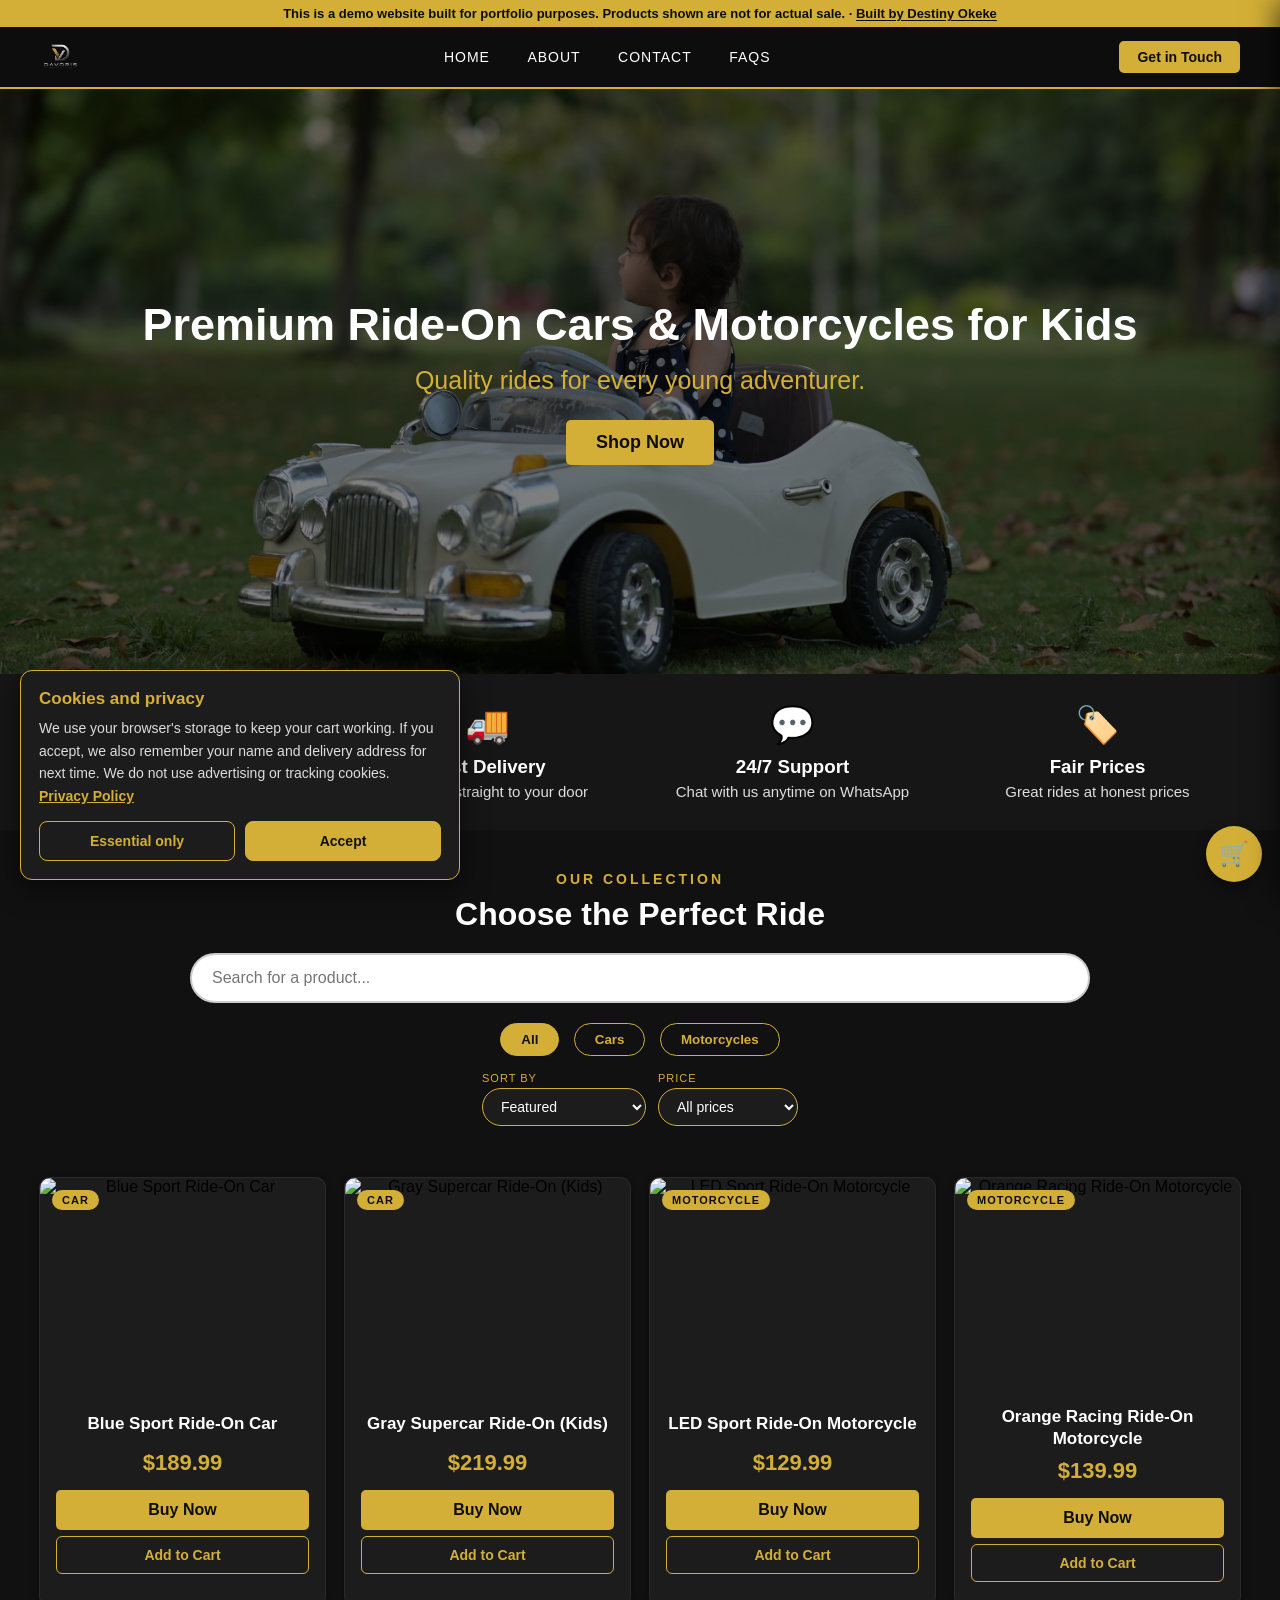
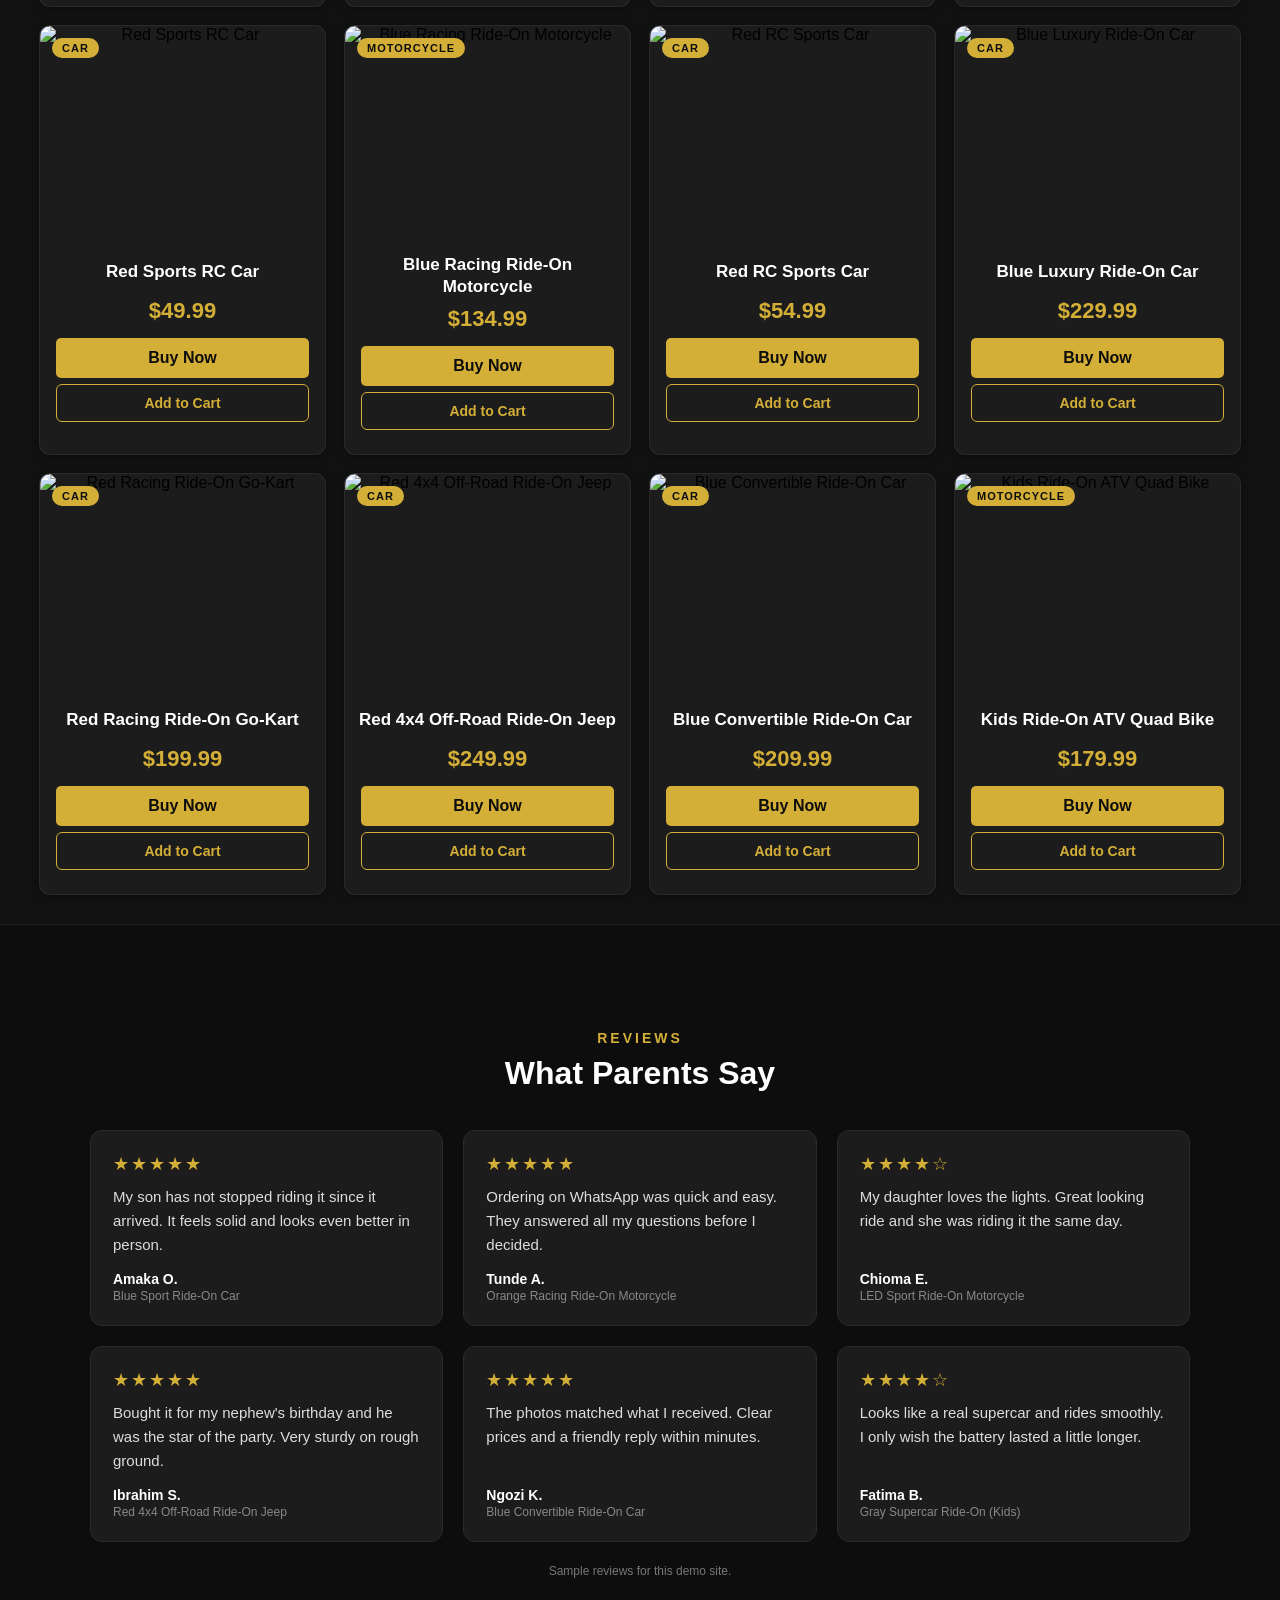
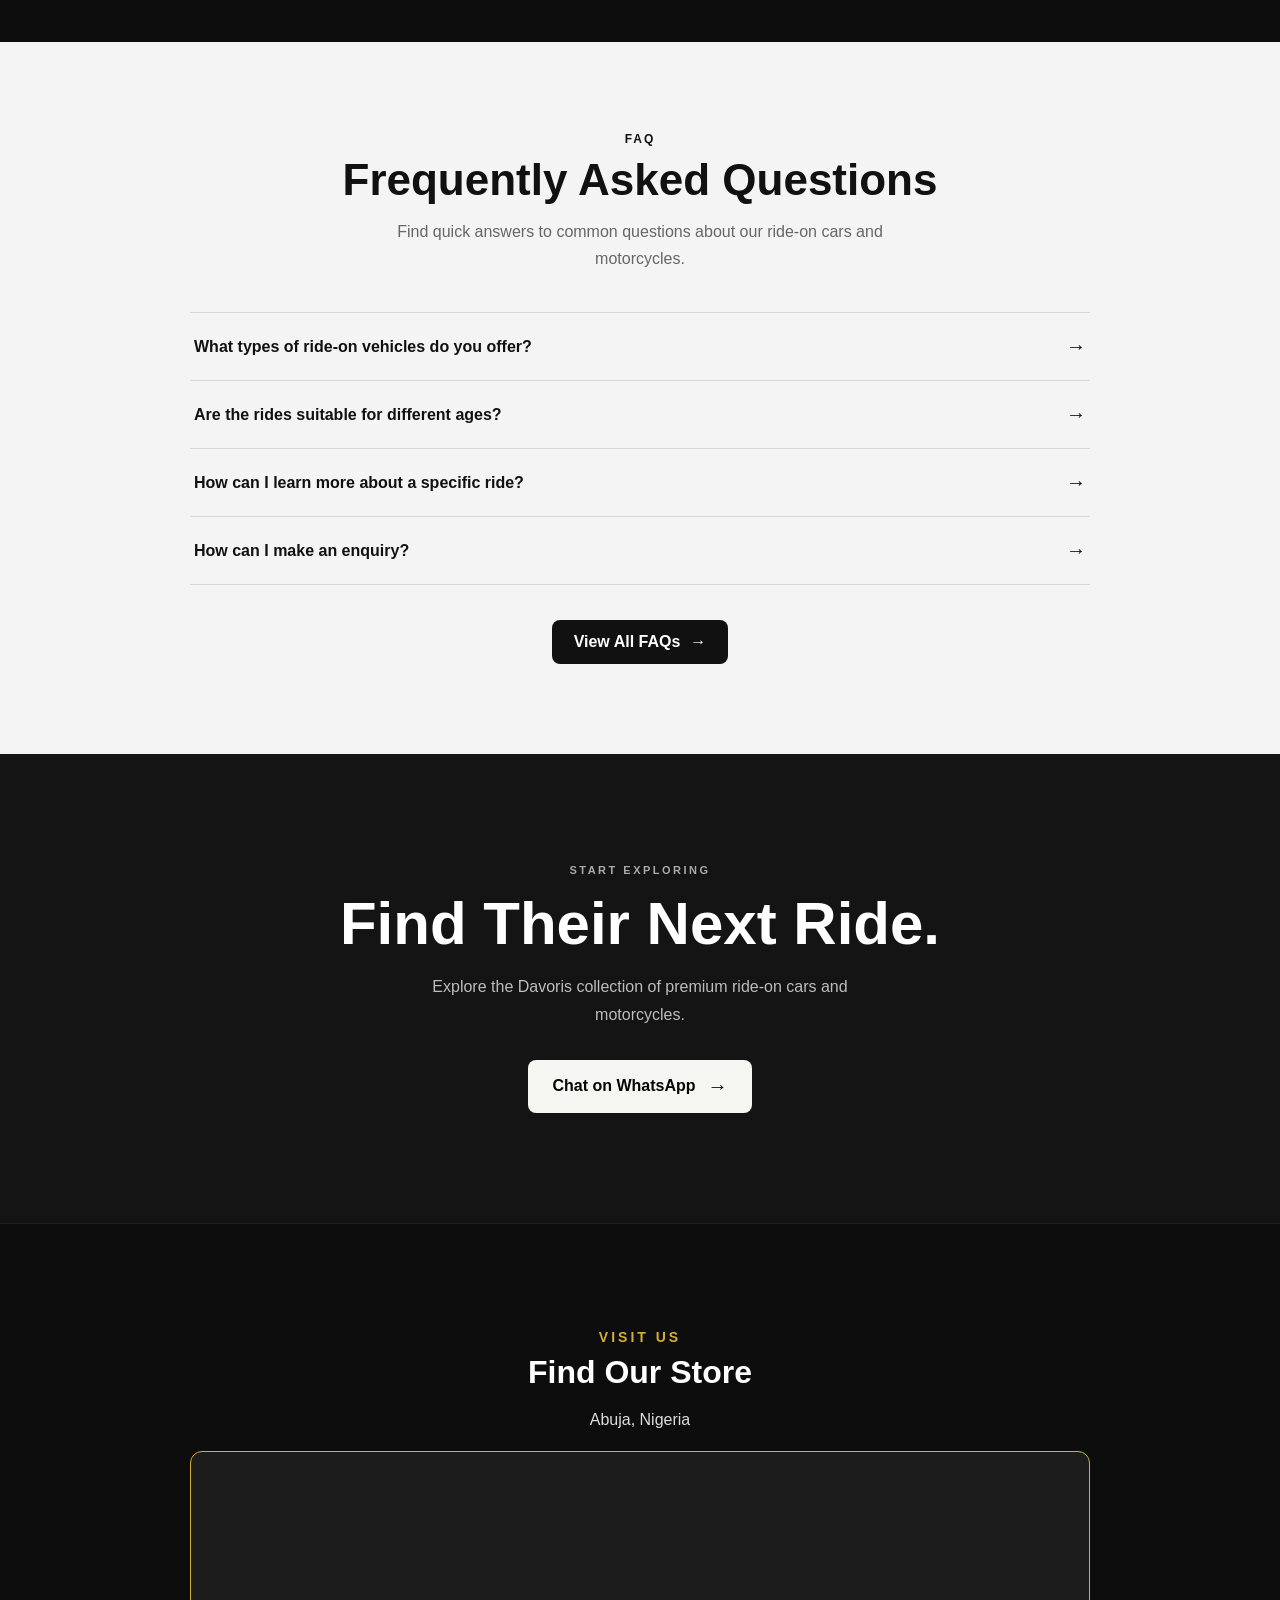
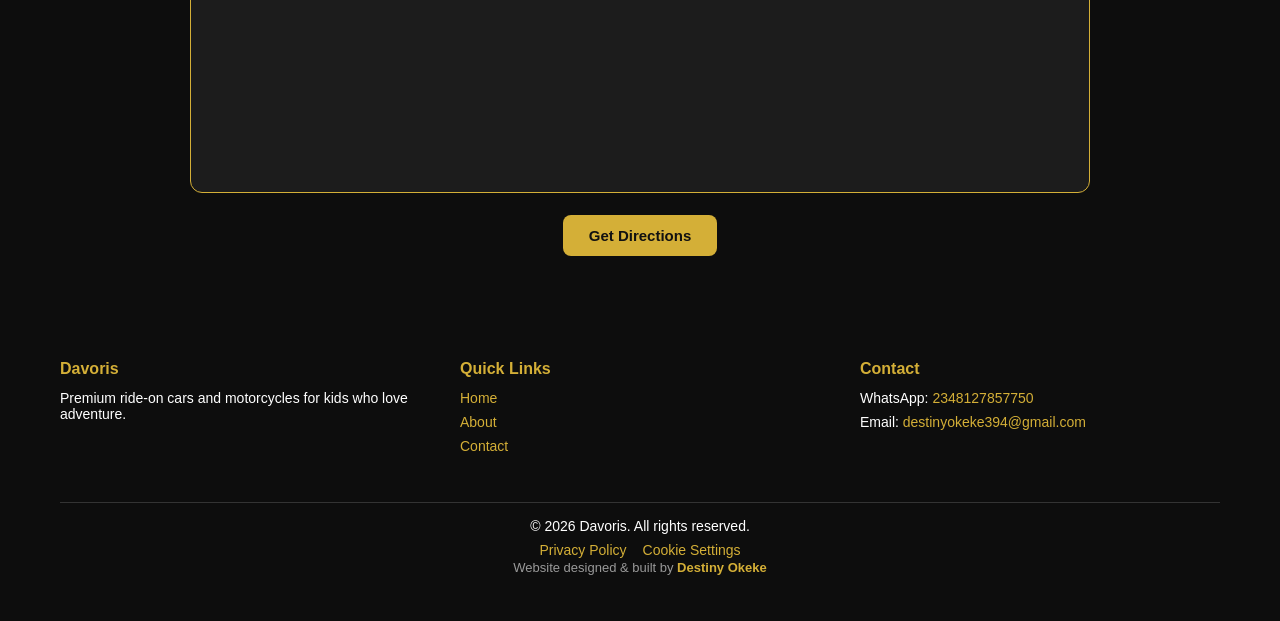
==== commit 1b399a2b: "Add files via upload" ====
--- a/index.html
+++ b/index.html
@@ -1,16 +1,24 @@
 <!DOCTYPE html>
 <html lang="en">
 <head>
-<meta charset="UTF-8">
+   <meta charset="UTF-8">
 <meta name="viewport" content="width=device-width, initial-scale=1.0">
-<link rel="stylesheet" href="style.css?v=3">
 <title>Davoris - Premium Ride-On Cars &amp; Motorcycles</title>
 <meta name="description" content="Davoris - Premium ride-on cars and motorcycles for kids. Quality rides at honest prices.">
+<link rel="icon" href="images/logo.png">
+<link rel="stylesheet" href="style.css?v=10">
+
+<meta name="author" content="Destiny Okeke">
+<meta name="theme-color" content="#111111">
+
 <meta property="og:type" content="website">
-<meta property="og:title" content="Davoris - Premium Ride-On Cars &amp; Motorcycles">
-<meta property="og:description" content="Premium ride-on cars and motorcycles for kids. Quality rides at honest prices.">
-<meta property="og:image" content="https://davoris663.github.io/davoris-website.com/images/logo.png">
+<meta property="og:title" content="Davoris | Premium Ride-On Cars &amp; Motorcycles for Kids">
+<meta property="og:description" content="A demo online shop with cart, search, filters and WhatsApp ordering. Designed and built by Destiny Okeke.">
+<meta property="og:image" content="https://davoris663.github.io/davoris-website.com/images/preview.jpg">
+<meta property="og:image:width" content="1200">
+<meta property="og:image:height" content="630">
 <meta property="og:url" content="https://davoris663.github.io/davoris-website.com/">
+<meta name="twitter:card" content="summary_large_image">
 </head>
 <body>
 
@@ -81,101 +89,89 @@
 <div class="row" id="products">
 
 <div class="card" data-category="car">
-<img src="images/bmwadvanced.jfif" alt="Blue Sport Ride-On Car" loading="lazy">
+<img src="images/bmwadvanced.jpg" alt="Blue Sport Ride-On Car" loading="lazy">
 <p>Blue Sport Ride-On Car</p>
 <p class="price">$189.99</p>
 <a href="https://wa.me/2348127857750?text=I'm interested in the Blue Sport Ride-On Car" class="buy-btn">Buy Now</a>
 </div>
 
 <div class="card" data-category="car">
-<img src="images/bugatti.jfif" alt="Gray Supercar Ride-On (Kids)" loading="lazy">
+<img src="images/bugatti.jpg" alt="Gray Supercar Ride-On (Kids)" loading="lazy">
 <p>Gray Supercar Ride-On (Kids)</p>
 <p class="price">$219.99</p>
 <a href="https://wa.me/2348127857750?text=I'm interested in the Gray Supercar Ride-On (Kids)" class="buy-btn">Buy Now</a>
 </div>
 
 <div class="card" data-category="motorcycle">
-<img src="images/Ducatimotorcycle.jfif" alt="LED Sport Ride-On Motorcycle" loading="lazy">
+<img src="images/Ducatimotorcycle.jpg" alt="LED Sport Ride-On Motorcycle" loading="lazy">
 <p>LED Sport Ride-On Motorcycle</p>
 <p class="price">$129.99</p>
 <a href="https://wa.me/2348127857750?text=I'm interested in the LED Sport Ride-On Motorcycle" class="buy-btn">Buy Now</a>
 </div>
 
 <div class="card" data-category="motorcycle">
-<img src="images/Electricbike.jfif" alt="Orange Racing Ride-On Motorcycle" loading="lazy">
+<img src="images/Electricbike.jpg" alt="Orange Racing Ride-On Motorcycle" loading="lazy">
 <p>Orange Racing Ride-On Motorcycle</p>
 <p class="price">$139.99</p>
 <a href="https://wa.me/2348127857750?text=I'm interested in the Orange Racing Ride-On Motorcycle" class="buy-btn">Buy Now</a>
 </div>
 
 <div class="card" data-category="car">
-<img src="images/ferrari.jfif" alt="Red Sports RC Car" loading="lazy">
+<img src="images/ferrari.jpg" alt="Red Sports RC Car" loading="lazy">
 <p>Red Sports RC Car</p>
 <p class="price">$49.99</p>
 <a href="https://wa.me/2348127857750?text=I'm interested in the Red Sports RC Car" class="buy-btn">Buy Now</a>
 </div>
 
 <div class="card" data-category="motorcycle">
-<img src="images/kawasakimotorcycle.jfif" alt="Blue Racing Ride-On Motorcycle" loading="lazy">
+<img src="images/kawasakimotorcycle.jpg" alt="Blue Racing Ride-On Motorcycle" loading="lazy">
 <p>Blue Racing Ride-On Motorcycle</p>
 <p class="price">$134.99</p>
 <a href="https://wa.me/2348127857750?text=I'm interested in the Blue Racing Ride-On Motorcycle" class="buy-btn">Buy Now</a>
 </div>
 
 <div class="card" data-category="car">
-<img src="images/kidzymon.jfif" alt="Red RC Sports Car" loading="lazy">
+<img src="images/kidzymon.jpg" alt="Red RC Sports Car" loading="lazy">
 <p>Red RC Sports Car</p>
 <p class="price">$54.99</p>
 <a href="https://wa.me/2348127857750?text=I'm interested in the Red RC Sports Car" class="buy-btn">Buy Now</a>
 </div>
 
 <div class="card" data-category="car">
-<img src="images/lambogini.jfif" alt="Blue Luxury Ride-On Car" loading="lazy">
+<img src="images/lambogini.jpg" alt="Blue Luxury Ride-On Car" loading="lazy">
 <p>Blue Luxury Ride-On Car</p>
 <p class="price">$229.99</p>
 <a href="https://wa.me/2348127857750?text=I'm interested in the Blue Luxury Ride-On Car" class="buy-btn">Buy Now</a>
 </div>
 
 <div class="card" data-category="car">
-<img src="images/newrideoncarsupply.jfif" alt="Red Racing Ride-On Go-Kart" loading="lazy">
+<img src="images/newrideoncarsupply.jpg" alt="Red Racing Ride-On Go-Kart" loading="lazy">
 <p>Red Racing Ride-On Go-Kart</p>
 <p class="price">$199.99</p>
 <a href="https://wa.me/2348127857750?text=I'm interested in the Red Racing Ride-On Go-Kart" class="buy-btn">Buy Now</a>
 </div>
 
 <div class="card" data-category="car">
-<img src="images/offroadcar.jfif" alt="Red 4x4 Off-Road Ride-On Jeep" loading="lazy">
+<img src="images/offroadcar.jpg" alt="Red 4x4 Off-Road Ride-On Jeep" loading="lazy">
 <p>Red 4x4 Off-Road Ride-On Jeep</p>
 <p class="price">$249.99</p>
 <a href="https://wa.me/2348127857750?text=I'm interested in the Red 4x4 Off-Road Ride-On Jeep" class="buy-btn">Buy Now</a>
 </div>
 
 <div class="card" data-category="car">
-<img src="images/openroof.jfif" alt="Blue Convertible Ride-On Car" loading="lazy">
+<img src="images/openroof.jpg" alt="Blue Convertible Ride-On Car" loading="lazy">
 <p>Blue Convertible Ride-On Car</p>
 <p class="price">$209.99</p>
 <a href="https://wa.me/2348127857750?text=I'm interested in the Blue Convertible Ride-On Car" class="buy-btn">Buy Now</a>
 </div>
 
 <div class="card" data-category="motorcycle">
-<img src="images/skoocter.jfif" alt="Kids Ride-On ATV Quad Bike" loading="lazy">
+<img src="images/skoocter.jpg" alt="Kids Ride-On ATV Quad Bike" loading="lazy">
 <p>Kids Ride-On ATV Quad Bike</p>
 <p class="price">$179.99</p>
 <a href="https://wa.me/2348127857750?text=I'm interested in the Kids Ride-On ATV Quad Bike" class="buy-btn">Buy Now</a>
 </div>
 
-<div class="card" data-category="motorcycle">
-<img src="images/spidermotorcycle.jfif" alt="Red Hero-Style Ride-On Motorcycle" loading="lazy">
-<p>Red Hero-Style Ride-On Motorcycle</p>
-<p class="price">$119.99</p>
-<a href="https://wa.me/2348127857750?text=I'm interested in the Red Hero-Style Ride-On Motorcycle" class="buy-btn">Buy Now</a>
-</div>
-</div>
-
-<div class="cta">
-<h2>Want a website like this for your business?</h2>
-<p>I build simple, professional websites for small businesses.</p>
-<a href="https://wa.me/2348127857750?text=Hi, I saw your demo site and I want a website for my business" class="cta-btn">Message Me on WhatsApp</a>
 </div>
 
 <!-- FAQ PREVIEW -->
@@ -411,5 +407,11 @@
 if (e.key === 'Escape') closeModal();
 });
 </script>
+
+    <script src="cart.js?v=4"></script>
+   <script src="cookies.js?v=2"></script>
+ <script src="animations.js?v=2"></script>
+    <script src="credit.js?v=1"></script>
 </body>
 </html>
+
--- a/style.css
+++ b/style.css
@@ -1247,84 +1247,104 @@
         }
         .faq-contact-box h2 { color: #d4af37; margin-bottom: 12px; }
         .faq-contact-box p { margin-bottom: 24px; }
-    @media (max-width: 600px) {
-    .row {
+
+
+    *, *::before, *::after {
+    box-sizing: border-box;
+}
+
+html, body {
+    overflow-x: hidden;
+}
+
+@media (max-width: 600px) {
+
+    /* MENU */
+    nav {
+        display: flex !important;
+        flex-direction: column !important;
+        align-items: center !important;
+        gap: 10px !important;
+        padding: 12px 14px !important;
+    }
+    .nav-links {
+        display: flex !important;
+        flex-wrap: nowrap !important;
+        justify-content: center !important;
+        gap: 14px !important;
+        margin: 0 !important;
+        padding: 0 !important;
+    }
+    .nav-links a {
+        font-size: 12px !important;
+    }
+    .nav-btn {
+        font-size: 13px !important;
+        padding: 8px 18px !important;
+    }
+
+    /* HERO */
+    .hero {
+        height: auto !important;
+        min-height: 0 !important;
+        padding: 50px 20px !important;
+        background-position: center !important;
+    }
+    .hero h2 {
+        font-size: 26px !important;
+        line-height: 1.25 !important;
+        margin: 0 0 10px 0 !important;
+    }
+    .hero p {
+        font-size: 15px !important;
+        margin: 0 0 18px 0 !important;
+    }
+    .hero-btn {
+        font-size: 14px !important;
+        padding: 10px 22px !important;
+    }
+
+    /* FEATURE BOXES: two per row */
+    .features {
         display: grid !important;
         grid-template-columns: repeat(2, 1fr) !important;
-        gap: 12px !important;
-        padding: 0 12px !important;
-        box-sizing: border-box !important;
-    }
-    .card {
+        gap: 18px 10px !important;
+        padding: 24px 12px !important;
+    }
+    .feature {
         width: auto !important;
-        max-width: none !important;
         margin: 0 !important;
-    }
-}
-@media (max-width: 600px) {
-    .row {
-        display: grid !important;
-        grid-template-columns: repeat(2, 1fr) !important;
-        gap: 12px !important;
-        padding: 0 12px !important;
-        box-sizing: border-box !important;
-    }
-    .card {
-        width: auto !important;
-        max-width: none !important;
+        padding: 0 !important;
+    }
+    .feature-icon {
+        font-size: 28px !important;
+    }
+    .feature h3 {
+        font-size: 14px !important;
+        margin: 6px 0 4px 0 !important;
+    }
+    .feature p {
+        font-size: 12px !important;
         margin: 0 !important;
-    }
-}
-/* Stops padding and borders from making things wider than the screen */
-*, *::before, *::after {
-    box-sizing: border-box;
-}
-
-html, body {
-    overflow-x: hidden;
-}
-
-@media (max-width: 600px) {
-
+        padding: 0 !important;
+    }
+
+    /* COLLECTION HEADING, SEARCH, FILTERS */
+    .section-title h2 {
+        font-size: 24px !important;
+    }
     .search-container input {
-        width: calc(100% - 28px);
-        max-width: 100%;
-        margin: 0 14px;
-        padding: 12px 18px;
-    }
-
-    .faq-preview-button a {
-        display: block;
-        margin: 0 14px;
-        text-align: center;
-    }
-
-    .faq-preview-item {
-        display: flex;
-        align-items: center;
-        justify-content: space-between;
-    }
-
-    /* Filter buttons in black and gold to match the site */
+        width: calc(100% - 28px) !important;
+        margin: 0 14px !important;
+    }
     .filter-btn {
-        background: transparent;
-        color: #d4af37;
-        border: 1px solid #d4af37;
-        border-radius: 20px;
-        padding: 8px 16px;
-    }
-}
-
-*, *::before, *::after {
-    box-sizing: border-box;
-}
-
-html, body {
-    overflow-x: hidden;
-}
-
-@media (max-width: 600px) {
-
+        background: transparent !important;
+        color: #d4af37 !important;
+        border: 1px solid #d4af37 !important;
+        border-radius: 20px !important;
+    }
+
+    /* CARDS: two per row */
     .row {
         display: flex !important;
         flex-wrap: wrap !important;
@@ -1332,42 +1352,254 @@
         gap: 12px !important;
         padding: 0 12px !important;
     }
-
     .card {
         width: calc(50% - 6px) !important;
         max-width: none !important;
         margin: 0 !important;
     }
-
     .card p:not(.price) {
         font-size: 13px !important;
         padding: 10px 8px 0 8px !important;
     }
-
     .card .price {
         font-size: 17px !important;
     }
-
     .card .buy-btn {
         margin: 10px 8px 8px 8px !important;
         font-size: 13px !important;
     }
 
-    .search-container input {
-        width: calc(100% - 28px) !important;
-        margin: 0 14px !important;
-    }
-
+    /* FAQ PREVIEW */
+    .faq-preview {
+        padding: 40px 0 !important;
+    }
+    .faq-preview-container {
+        padding: 0 14px !important;
+    }
+    .faq-preview-heading h2 {
+        font-size: 24px !important;
+    }
+    .faq-preview-heading p {
+        font-size: 14px !important;
+        line-height: 1.5 !important;
+    }
+    .faq-preview-item {
+        font-size: 14px !important;
+        padding: 14px 4px !important;
+    }
     .faq-preview-button a {
         display: block !important;
         margin: 0 14px !important;
         text-align: center !important;
     }
 
-    .filter-btn {
-        background: transparent !important;
-        color: #d4af37 !important;
-        border: 1px solid #d4af37 !important;
-        border-radius: 20px !important;
+    /* WHATSAPP SECTION */
+    .final-cta {
+        padding: 40px 20px !important;
+    }
+    .final-cta h2 {
+        font-size: 24px !important;
+    }
+    .final-cta p {
+        font-size: 14px !important;
+    }
+    .final-cta-button {
+        font-size: 14px !important;
+        padding: 12px 22px !important;
+    }
+
+    /* FOOTER */
+    footer {
+        padding: 30px 20px !important;
+    }
+    .footer-grid {
+        display: grid !important;
+        grid-template-columns: 1fr !important;
+        gap: 24px !important;
+        text-align: center !important;
+        padding: 0 !important;
+    }
+    .footer-col {
+        padding: 0 !important;
+    }
+}
+
+/* FAQ PAGE: light background on every screen */
+.faq-page,
+.faq-page-content {
+    background: #f5f5f5 !important;
+}
+.faq-category h2 {
+    color: #111 !important;
+}
+.faq-category-label {
+    color: #666 !important;
+}
+
+/* COPYRIGHT */
+.copyright {
+    text-align: center !important;
+}
+
+@media (max-width: 600px) {
+
+    /* FEATURE BOXES: centred, nothing cut off */
+    .features {
+        width: 100% !important;
+        max-width: 100% !important;
+        justify-items: center !important;
+        padding: 24px 10px !important;
+        box-sizing: border-box !important;
+    }
+    .features .feature {
+        width: 100% !important;
+        min-width: 0 !important;
+        text-align: center !important;
+        overflow-wrap: break-word !important;
+    }
+    .features .feature p {
+        font-size: 11px !important;
+        line-height: 1.4 !important;
+    }
+
+    /* VIEW ALL FAQS BUTTON: centred, fits the screen */
+    .faq-preview-button {
+        width: 100% !important;
+        padding: 0 14px !important;
+        margin: 24px 0 0 0 !important;
+        box-sizing: border-box !important;
+        text-align: center !important;
+    }
+    .faq-preview-button a {
+        display: block !important;
+        width: 100% !important;
+        margin: 0 !important;
+        padding: 14px 0 !important;
+        font-size: 15px !important;
+        text-align: center !important;
+        box-sizing: border-box !important;
+    }
+
+    /* COPYRIGHT */
+    .copyright {
+        font-size: 12px !important;
+        line-height: 1.5 !important;
+        padding: 16px 20px 22px 20px !important;
+        margin: 0 !important;
+    }
+
+    /* FAQ PAGE: phone size */
+    .faq-page-hero {
+        padding: 50px 20px !important;
+        min-height: 0 !important;
+        height: auto !important;
+    }
+    .faq-page-hero h1 {
+        font-size: 28px !important;
+        line-height: 1.2 !important;
+    }
+    .faq-page-hero p {
+        font-size: 14px !important;
+    }
+    .faq-page-content {
+        padding: 28px 14px !important;
+        box-sizing: border-box !important;
+    }
+    .faq-category {
+        margin-bottom: 28px !important;
+    }
+    .faq-category h2 {
+        font-size: 22px !important;
+        margin: 4px 0 14px 0 !important;
+    }
+    .faq-detail summary {
+        font-size: 15px !important;
+        line-height: 1.4 !important;
+        padding: 14px !important;
+    }
+    .faq-detail p {
+        font-size: 14px !important;
+        line-height: 1.6 !important;
+    }
+    .faq-demo-note {
+        font-size: 12px !important;
+        margin-bottom: 24px !important;
+    }
+    .faq-contact-box {
+        padding: 28px 16px !important;
+        margin: 28px 0 0 0 !important;
+    }
+    .faq-contact-box h2 {
+        font-size: 22px !important;
+    }
+    .faq-contact-box p {
+        font-size: 14px !important;
+    }
+}
+@media (max-width: 600px) {
+
+    footer {
+        padding: 24px 20px 0 20px !important;
+    }
+
+    .footer-grid {
+        gap: 18px !important;
+    }
+
+    .footer-col h4 {
+        font-size: 15px !important;
+        margin: 0 0 8px 0 !important;
+    }
+
+    .footer-col p {
+        font-size: 13px !important;
+        line-height: 1.5 !important;
+        margin: 0 0 4px 0 !important;
+    }
+
+    .footer-col a {
+        display: block !important;
+        font-size: 13px !important;
+        padding: 4px 0 !important;
+    }
+
+    /* Keeps the WhatsApp number and email links on their lines */
+    .footer-col p a {
+        display: inline !important;
+        padding: 0 !important;
+    }
+
+    .copyright {
+        font-size: 11px !important;
+        padding: 14px 20px 18px 20px !important;
+    }
+}
+@media (max-width: 600px) {
+    form:not(.dv-form) {
+        width: 100% !important;
+        max-width: 100% !important;
+        box-sizing: border-box !important;
+        padding: 20px 16px !important;
+    }
+    form:not(.dv-form) label {
+        color: #111 !important;
+        font-size: 14px !important;
+    }
+    form:not(.dv-form) input,
+    form:not(.dv-form) textarea {
+        width: 100% !important;
+        box-sizing: border-box !important;
+        font-size: 16px !important;
+    }
+    form:not(.dv-form) button,
+    form:not(.dv-form) input[type="submit"] {
+        width: 100% !important;
+        background: #d4af37 !important;
+        color: #111 !important;
+        border: none !important;
+        border-radius: 8px !important;
+        padding: 14px !important;
+        font-size: 16px !important;
+        font-weight: bold !important;
     }
 }
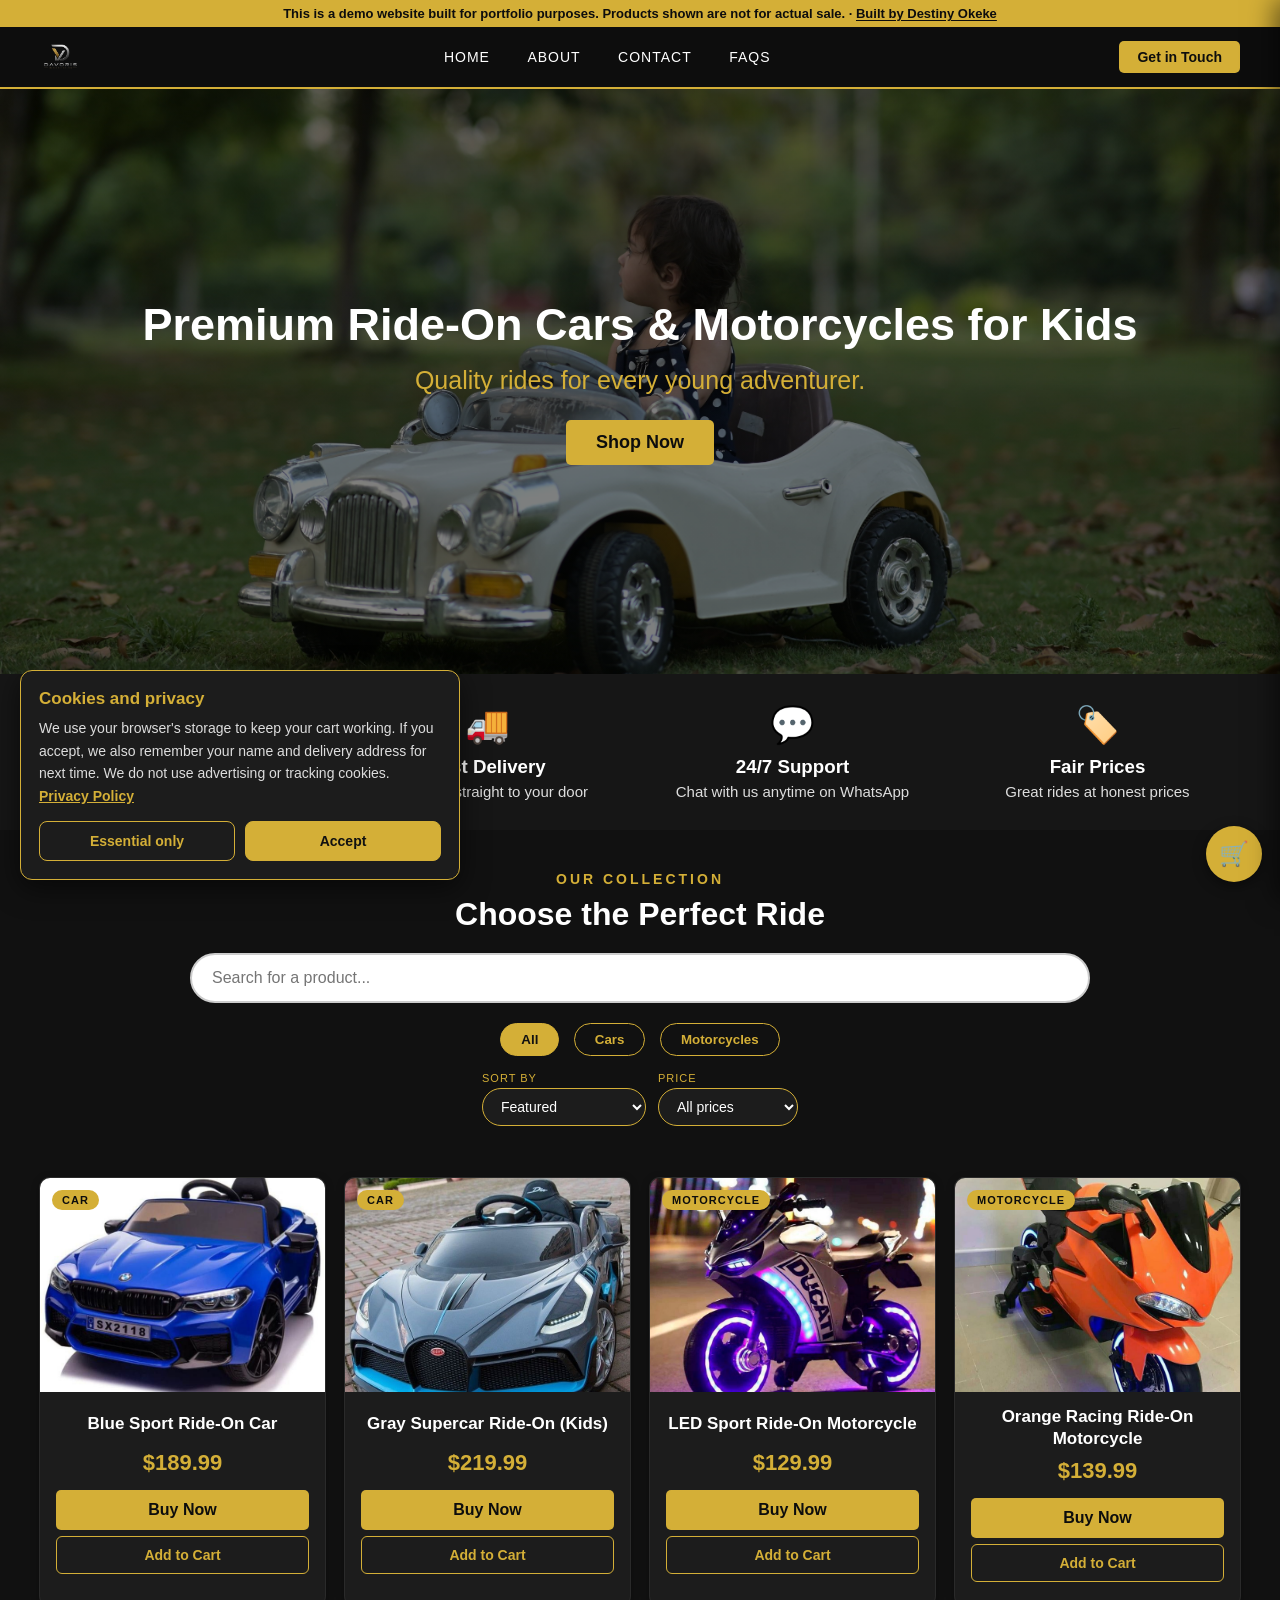
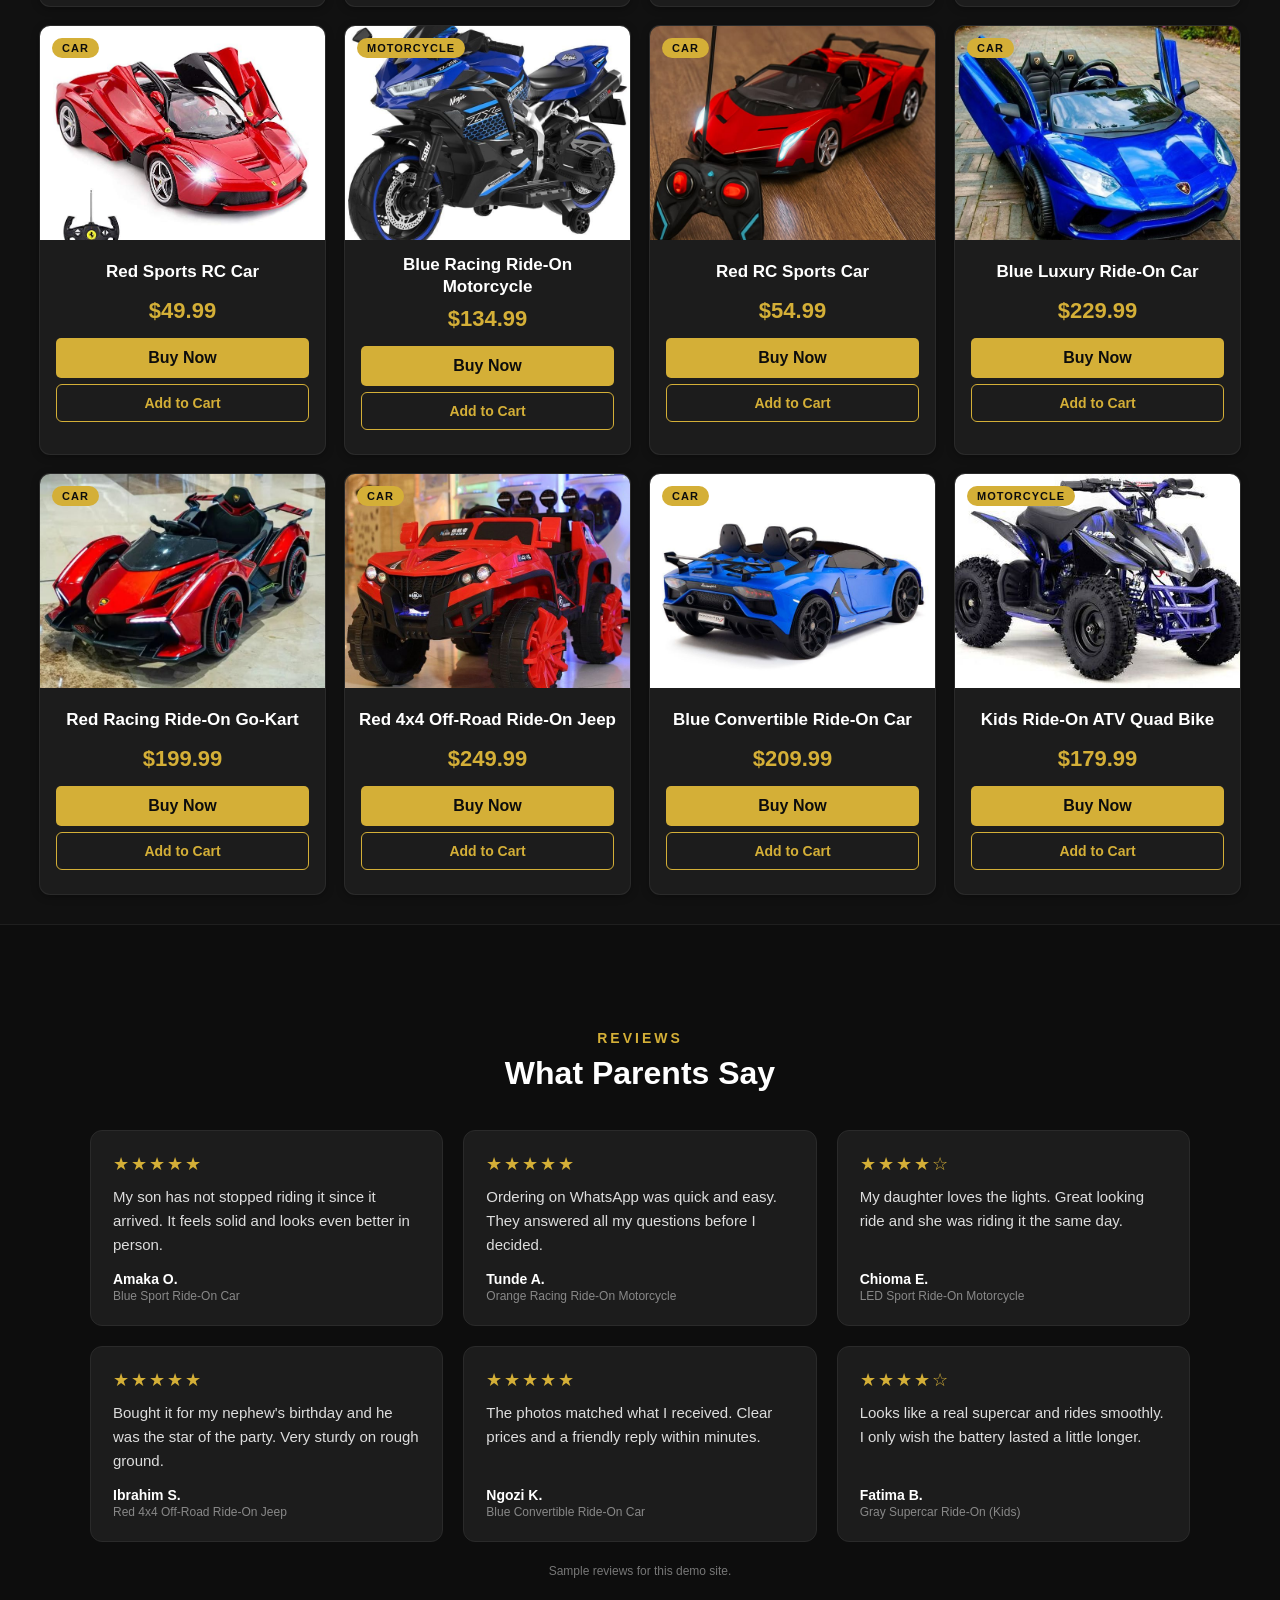
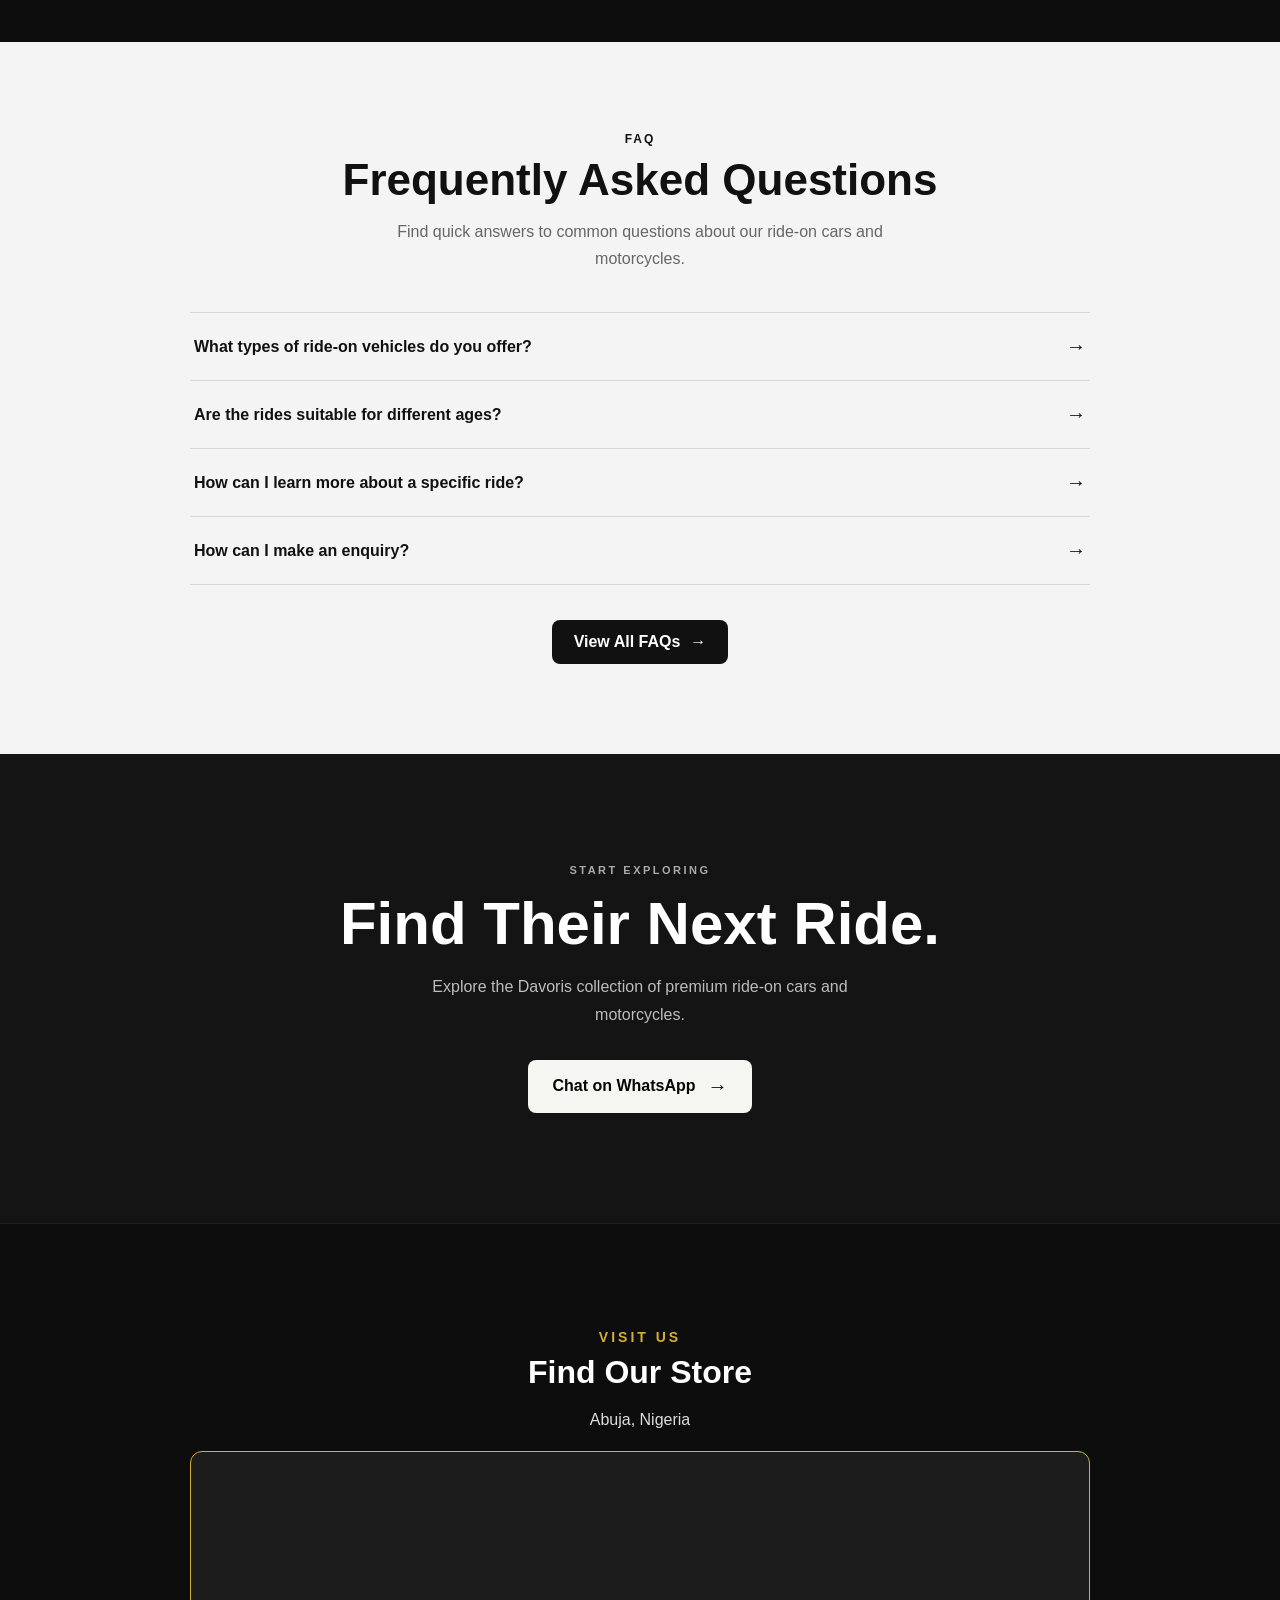
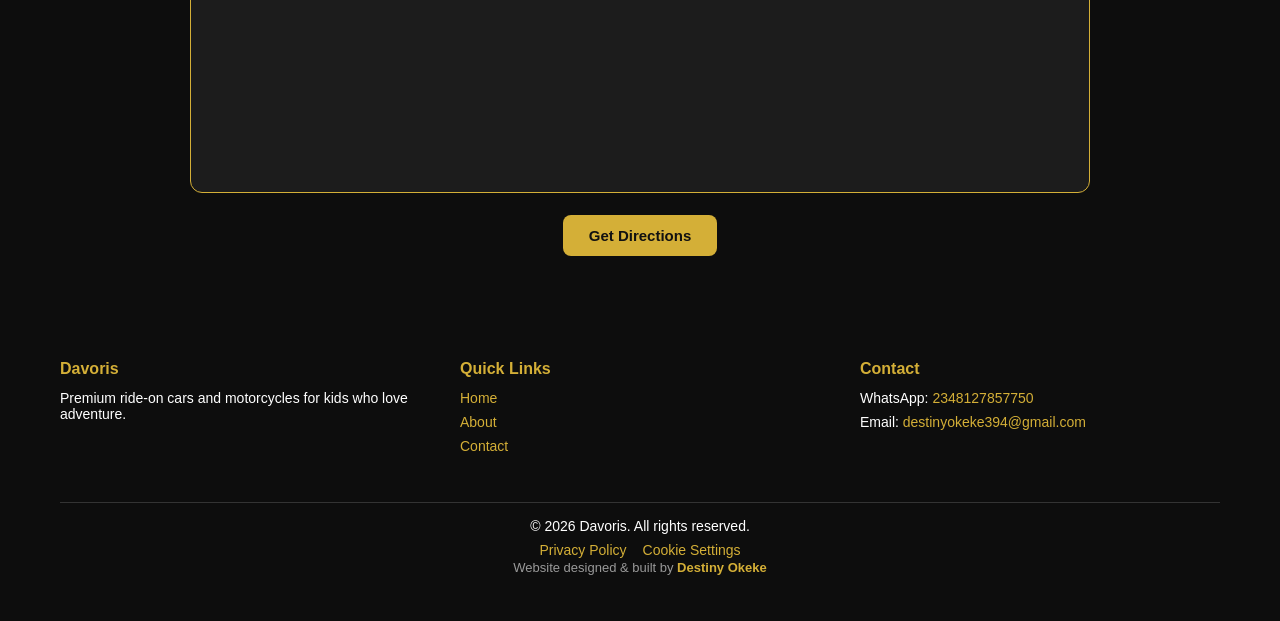
==== commit 0d24cb22: "Add files via upload" ====
--- a/index.html
+++ b/index.html
@@ -412,6 +412,7 @@
    <script src="cookies.js?v=2"></script>
  <script src="animations.js?v=2"></script>
     <script src="credit.js?v=1"></script>
+       <script src="hero-slider.js?v=2"></script>
 </body>
 </html>
 
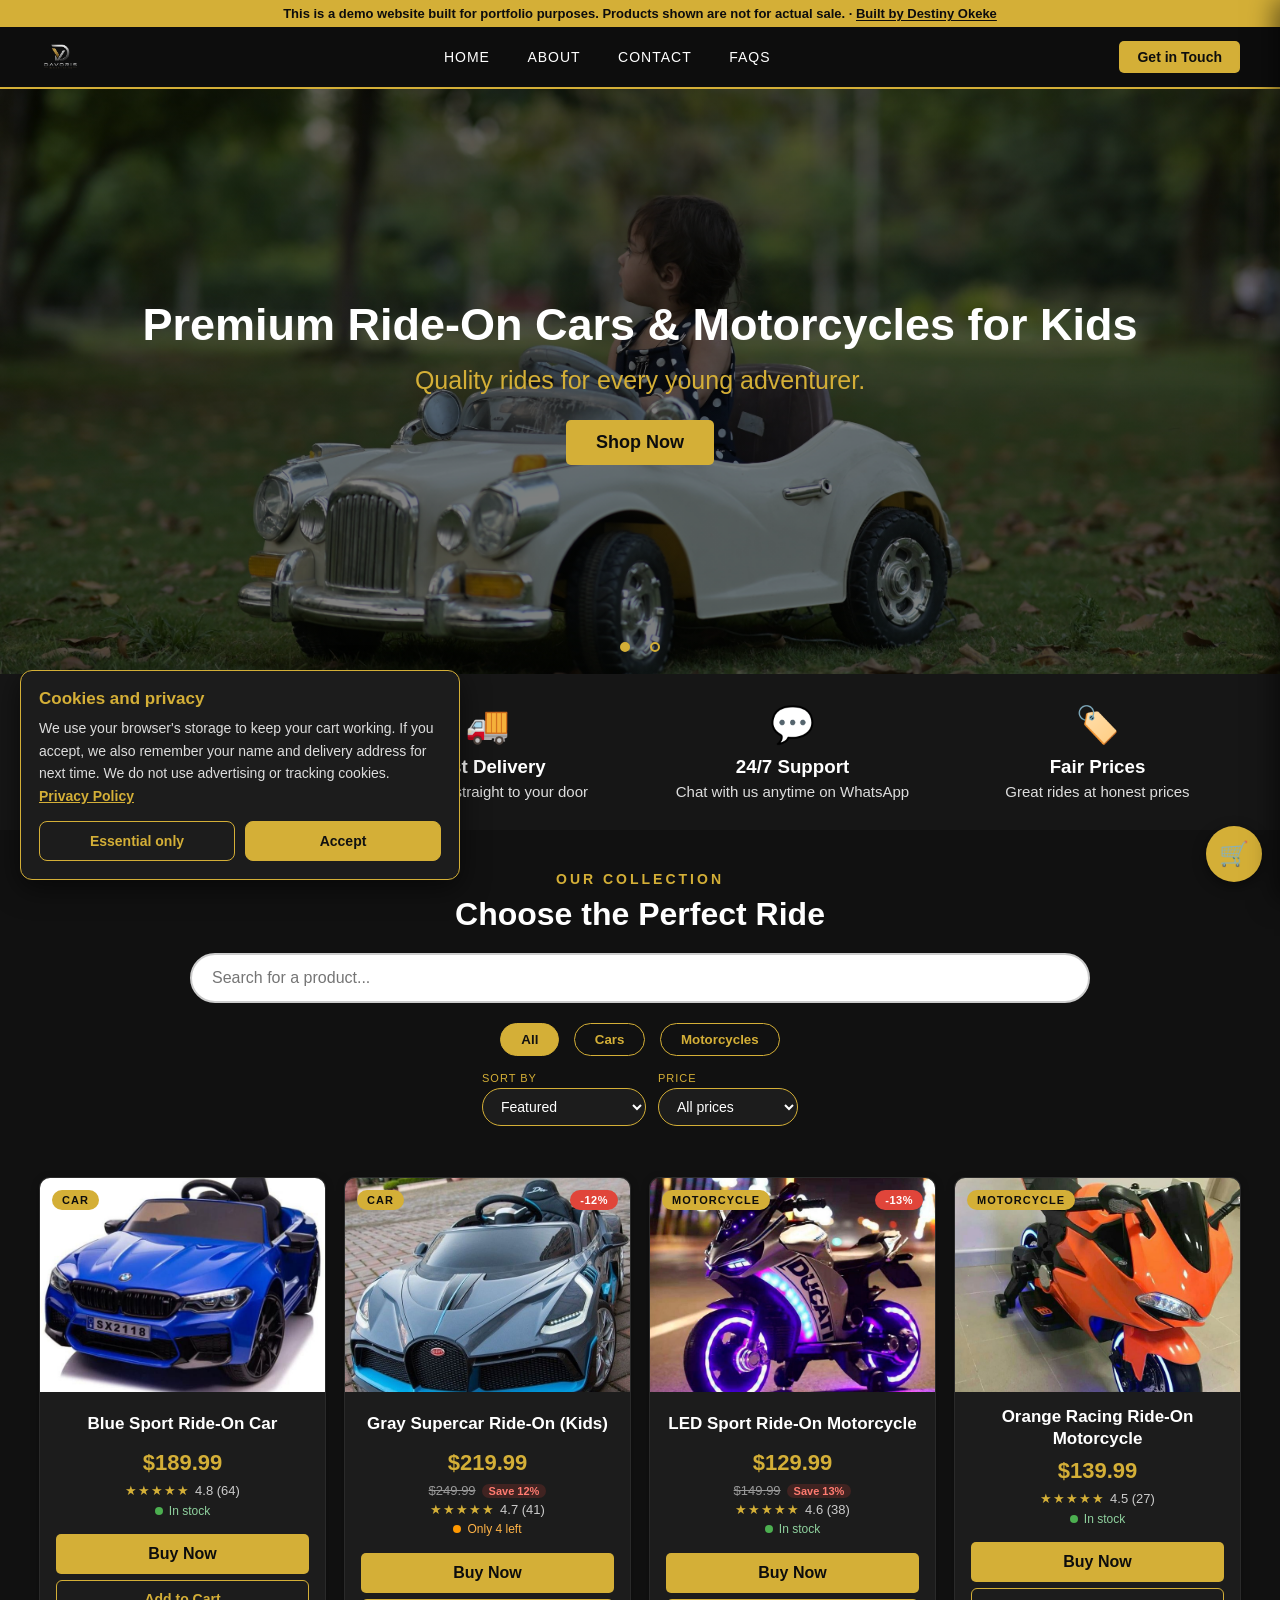
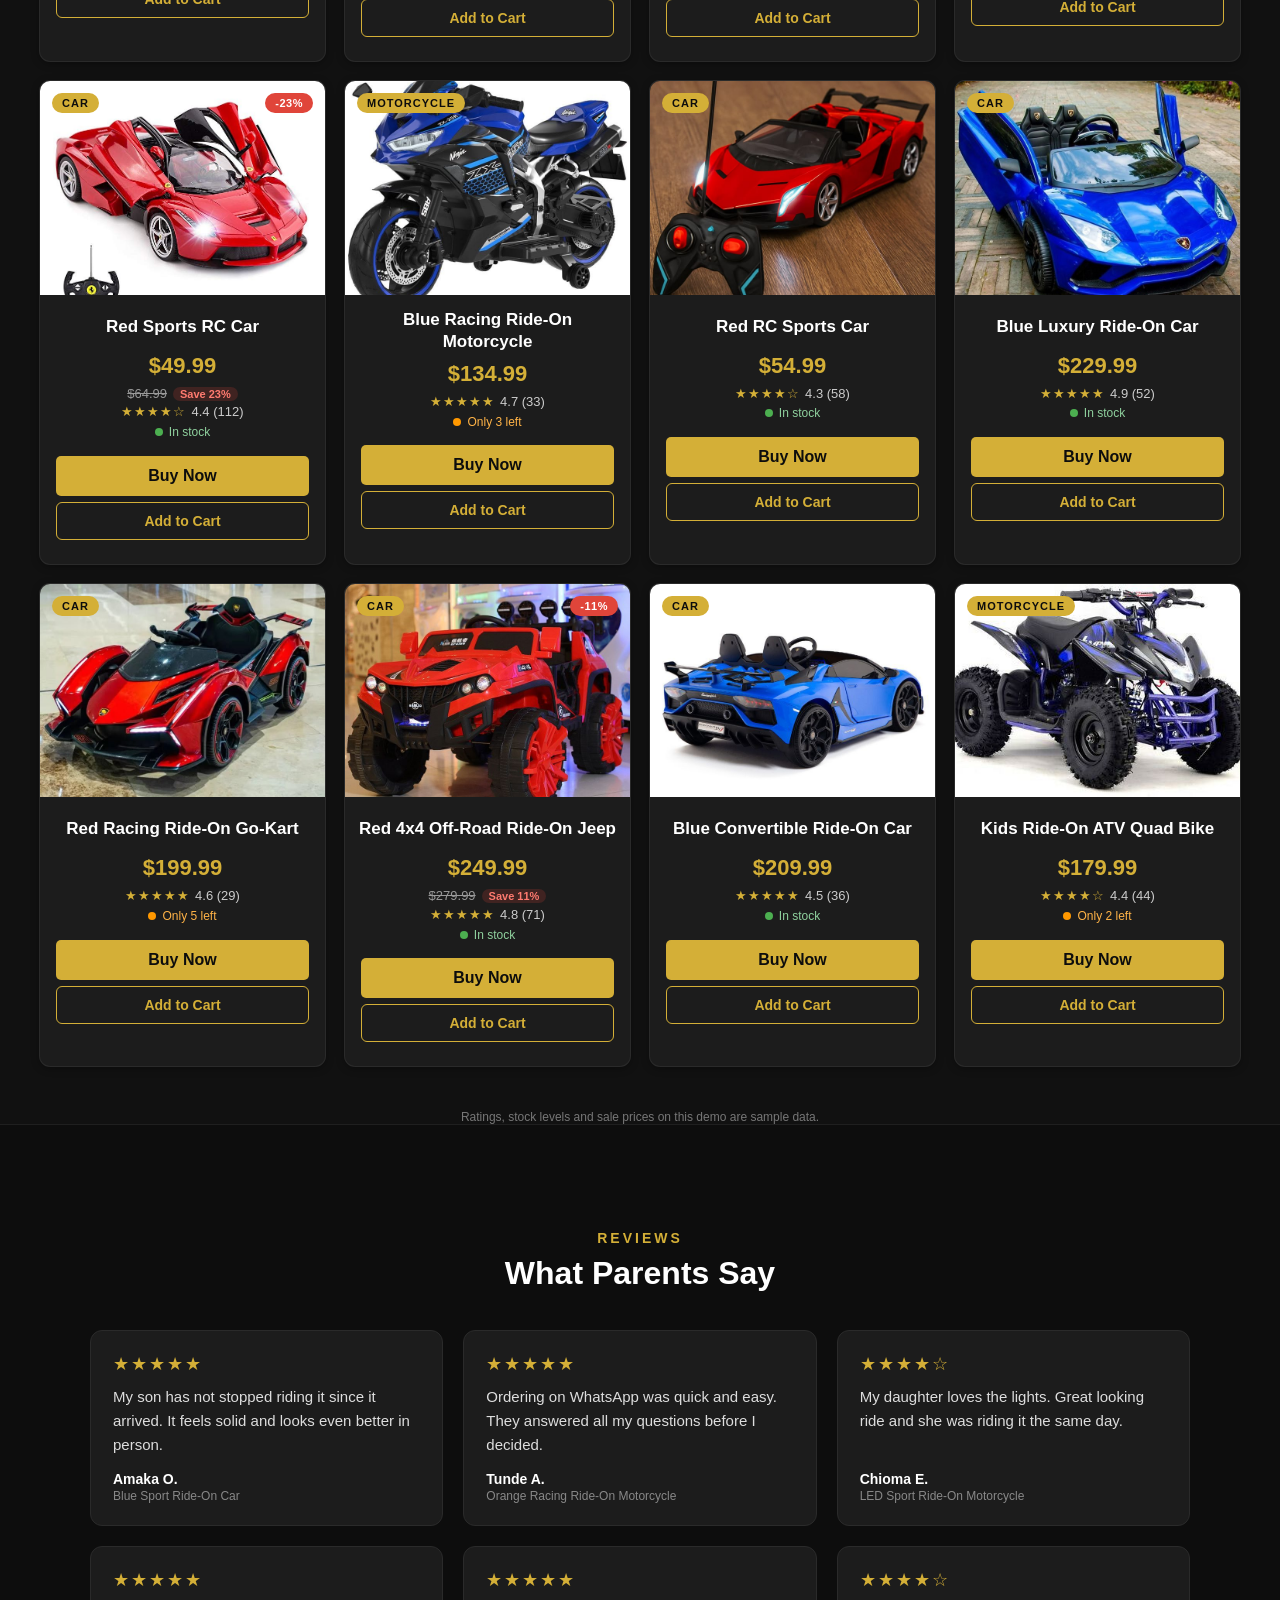
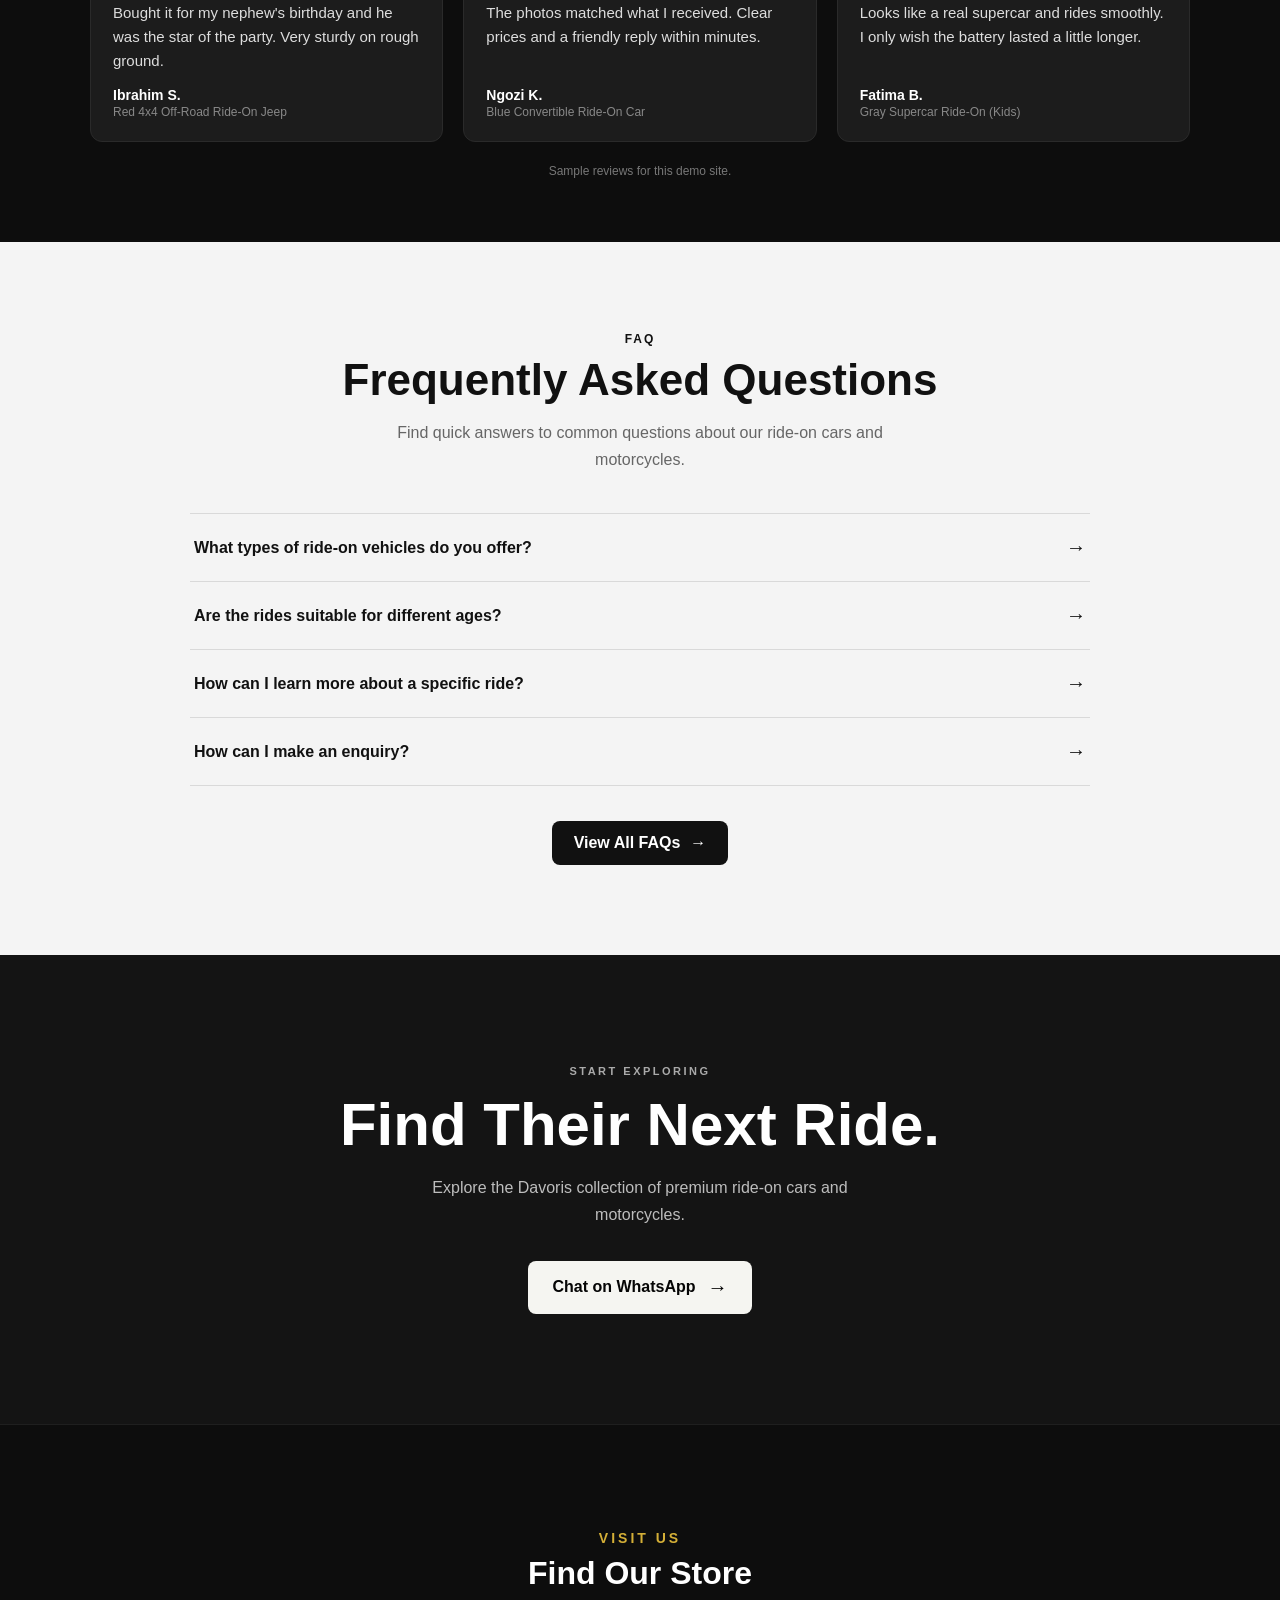
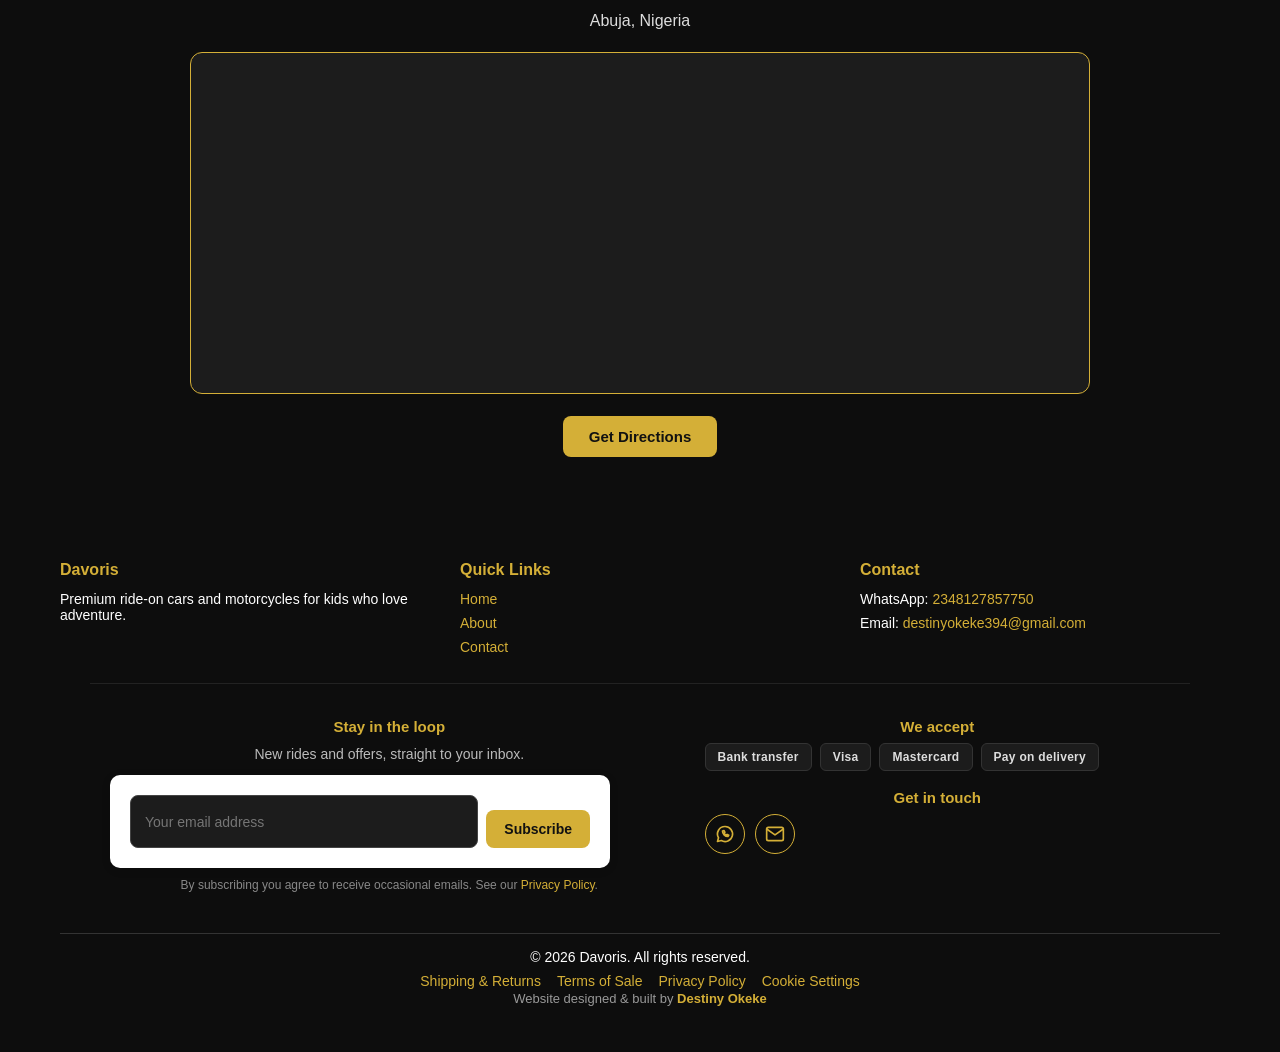
==== commit ccfa8fd1: "Add files via upload" ====
--- a/index.html
+++ b/index.html
@@ -408,11 +408,12 @@
 });
 </script>
 
-    <script src="cart.js?v=4"></script>
-   <script src="cookies.js?v=2"></script>
+    <script src="cart.js?v=5"></script>
+   <script src="cookies.js?v=3"></script>
  <script src="animations.js?v=2"></script>
-    <script src="credit.js?v=1"></script>
+    <script src="credit.js?v=2"></script>
        <script src="hero-slider.js?v=2"></script>
+          <script src="product-details.js?v=1"></script>
 </body>
 </html>
 
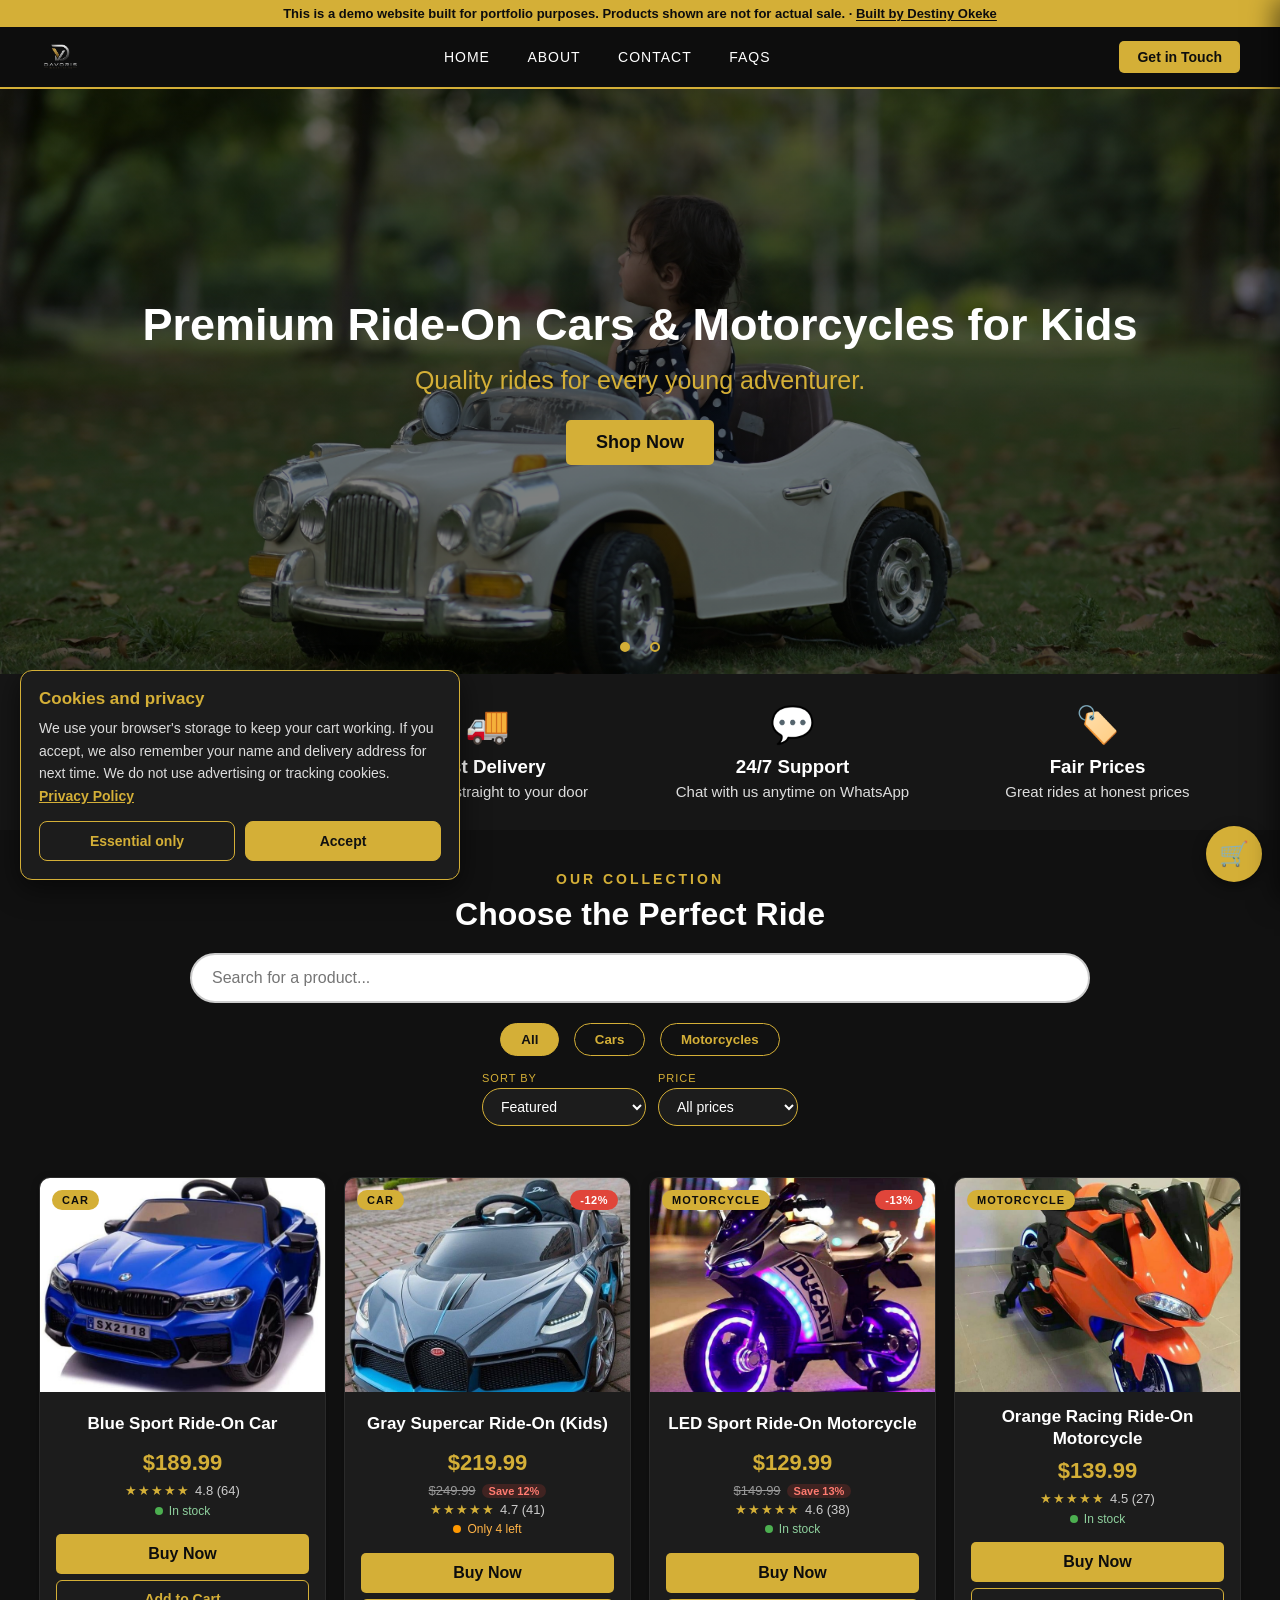
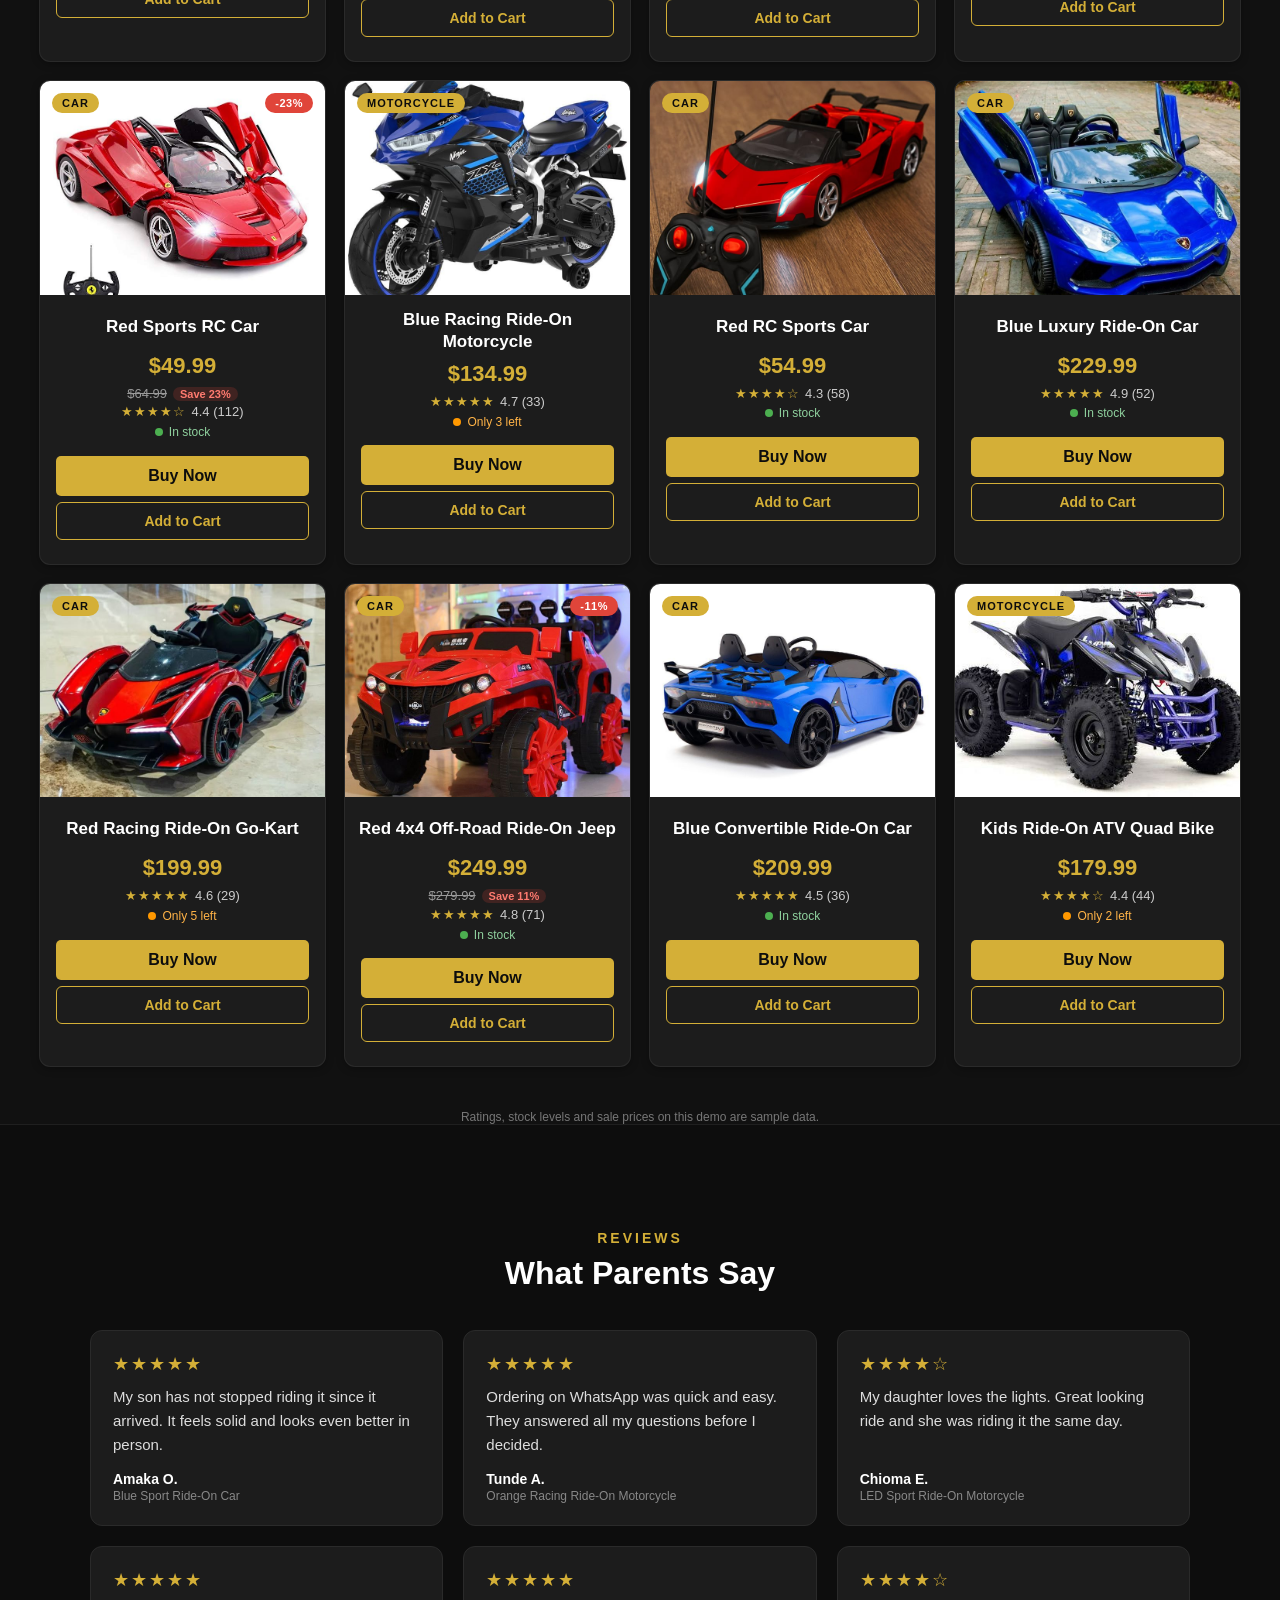
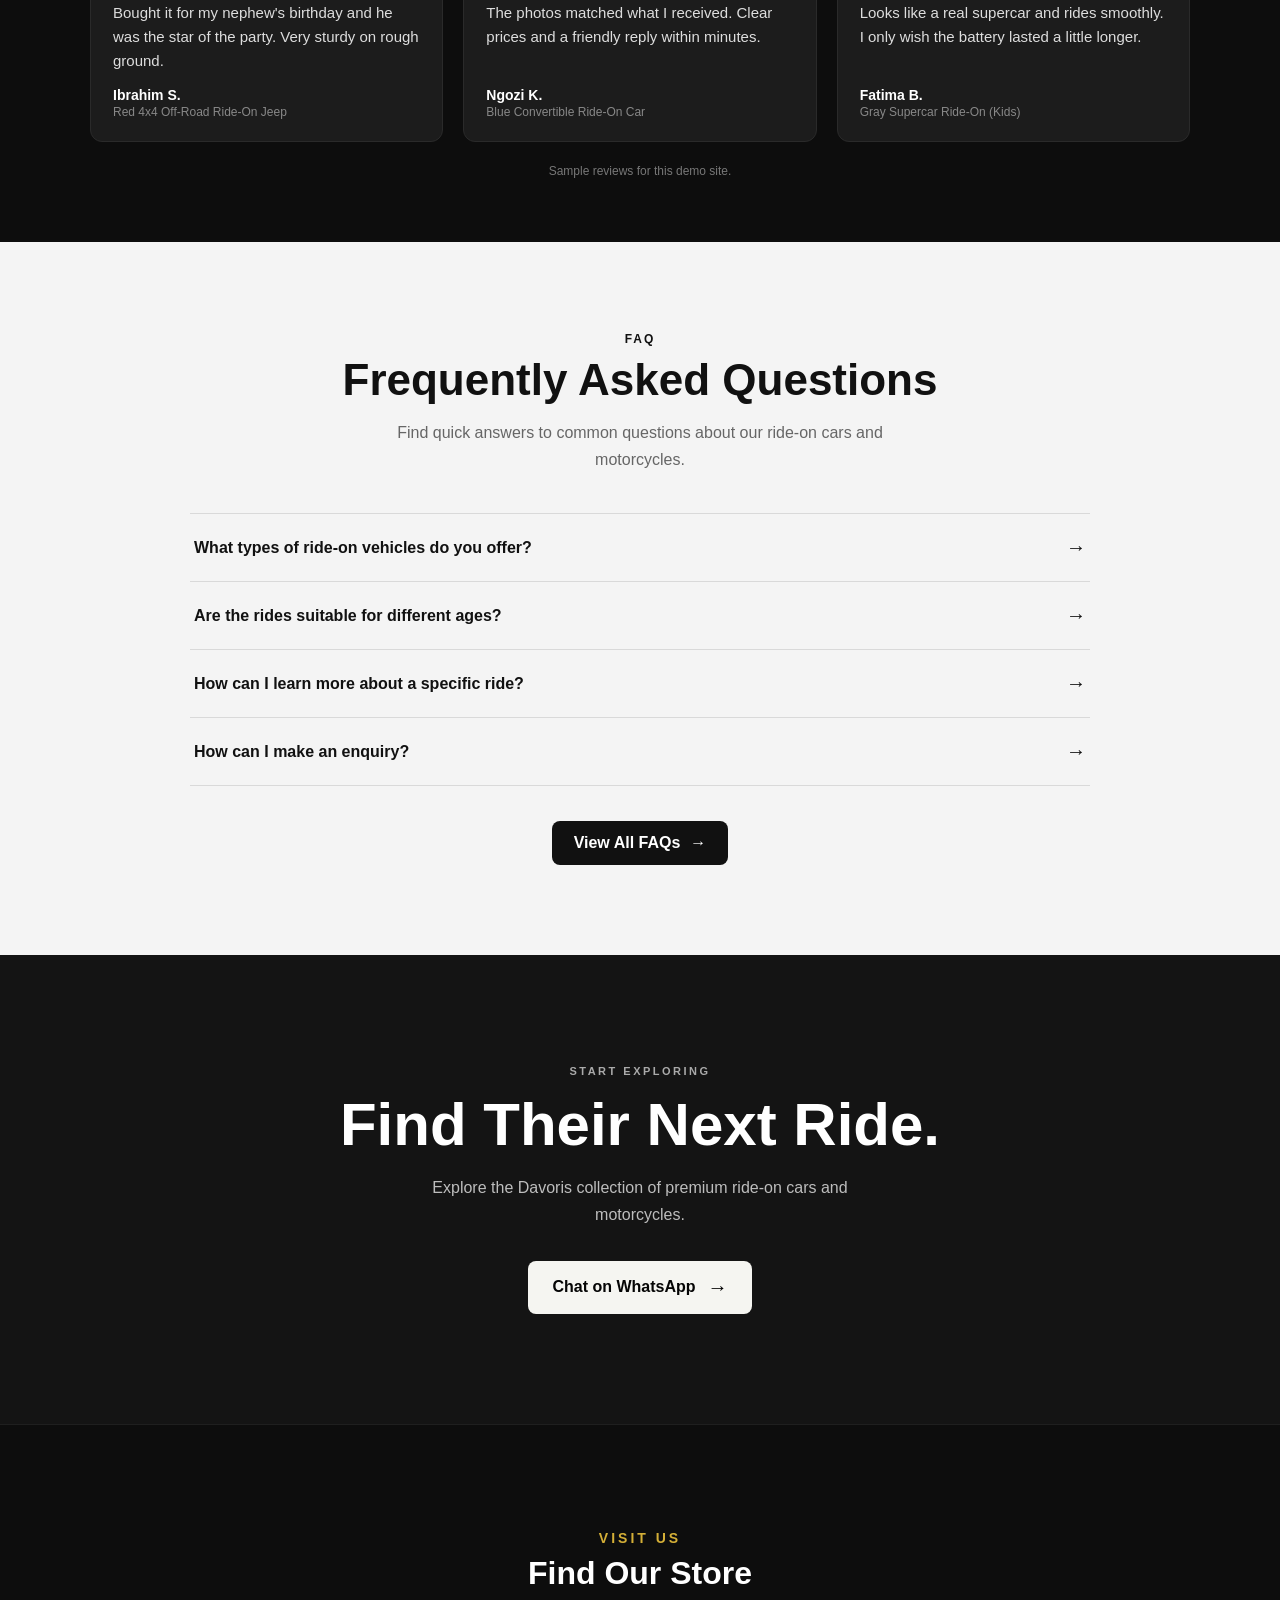
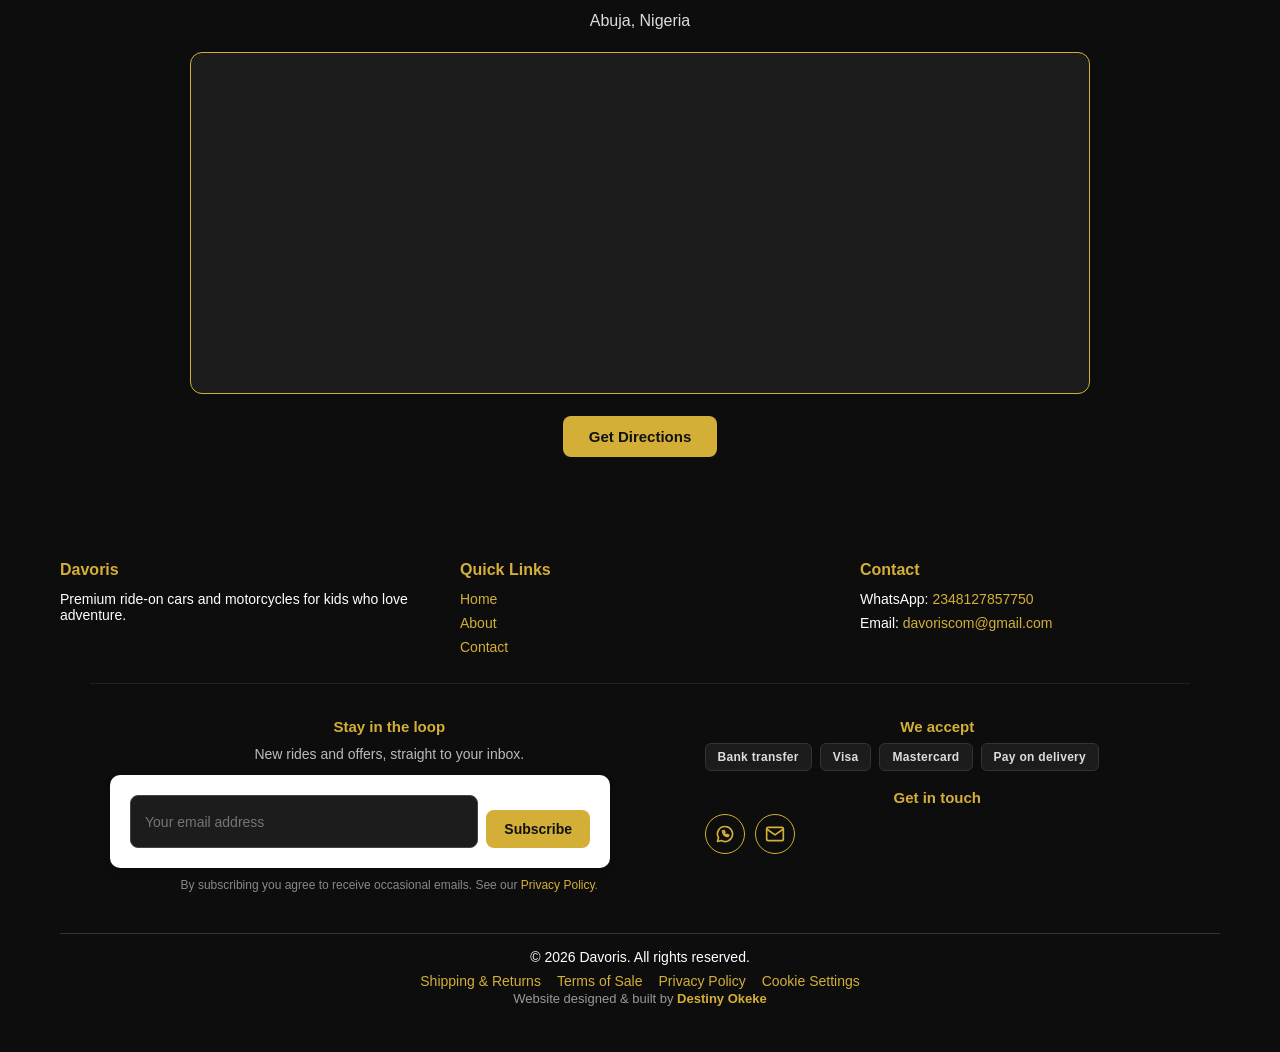
==== commit da564fdd: "Add files via upload" ====
--- a/index.html
+++ b/index.html
@@ -257,7 +257,7 @@
 <div class="footer-col">
 <h4>Contact</h4>
 <p>WhatsApp: <a href="https://wa.me/2348127857750">2348127857750</a></p>
-<p>Email: <a href="mailto:destinyokeke394@gmail.com">destinyokeke394@gmail.com</a></p>
+<p>Email: <a href="mailto:davoriscom@gmail.com">davoriscom@gmail.com</a></p>
 </div>
 
 </div>
